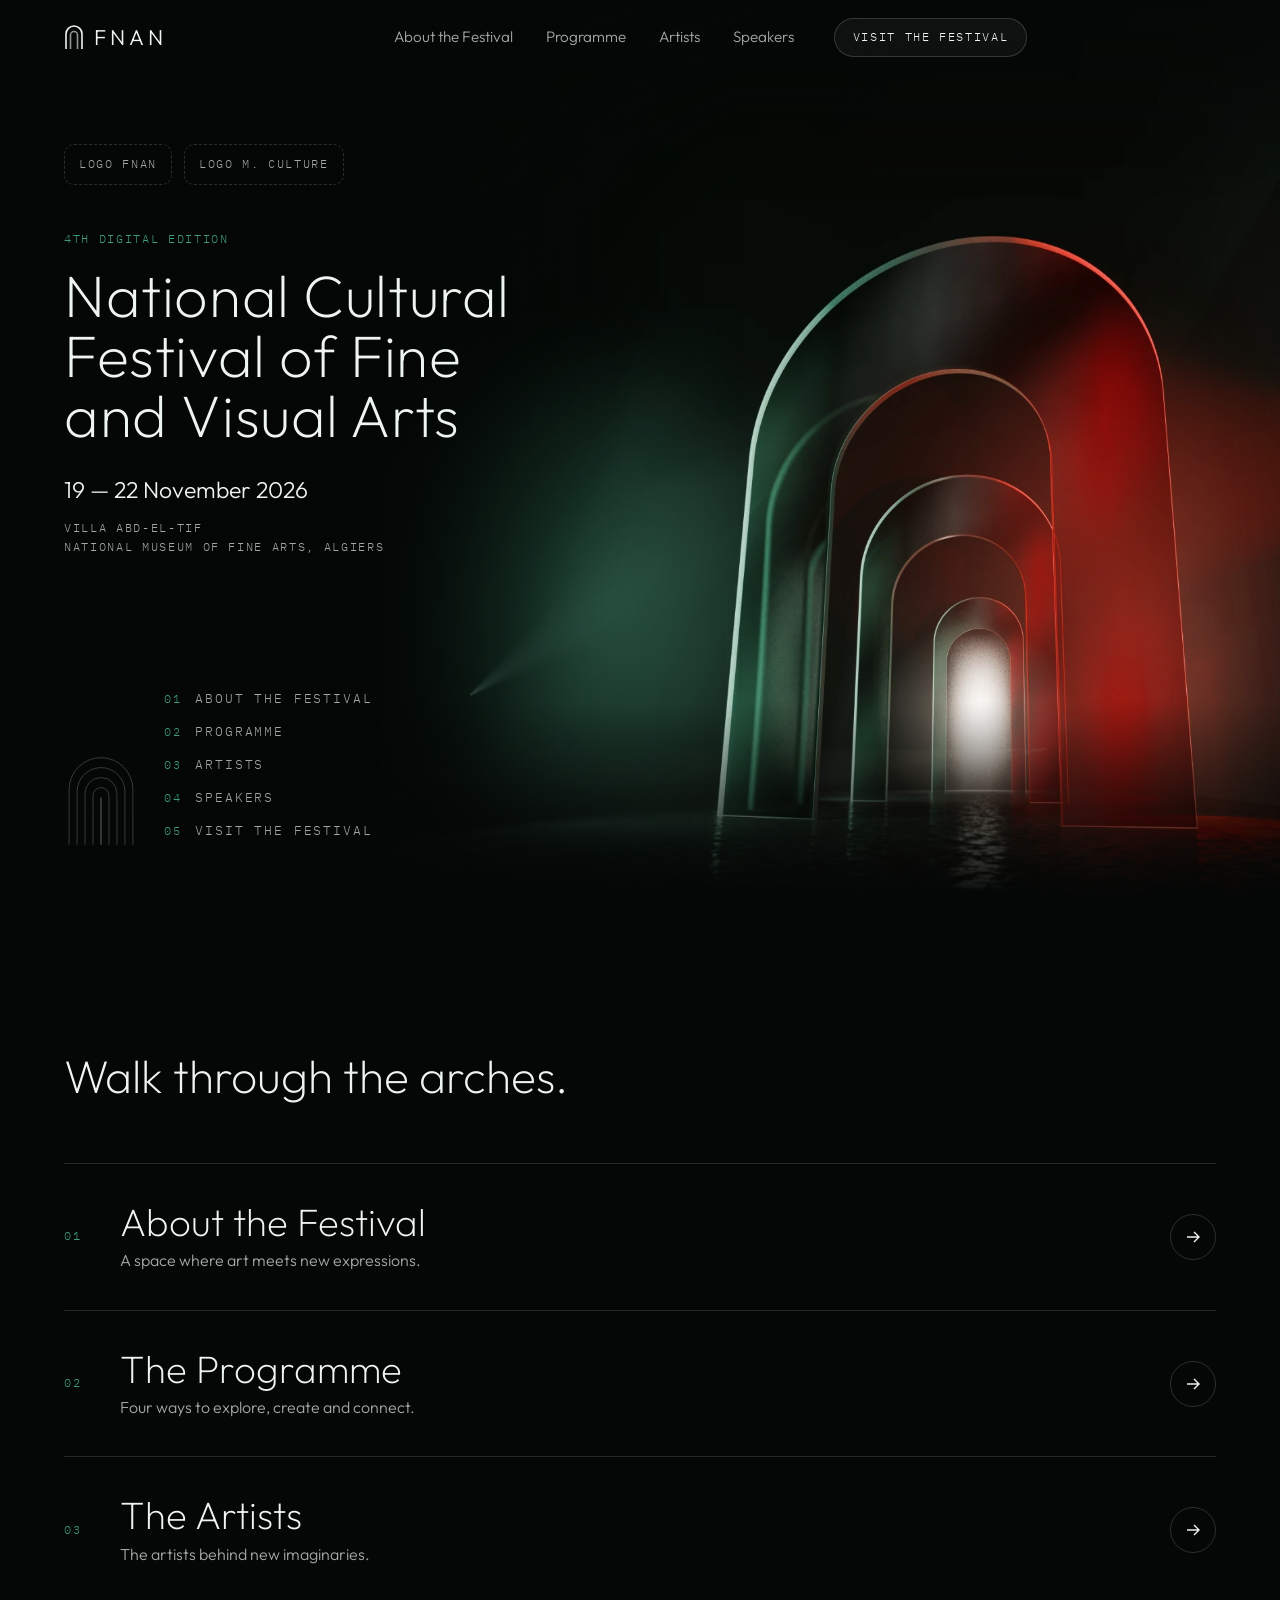
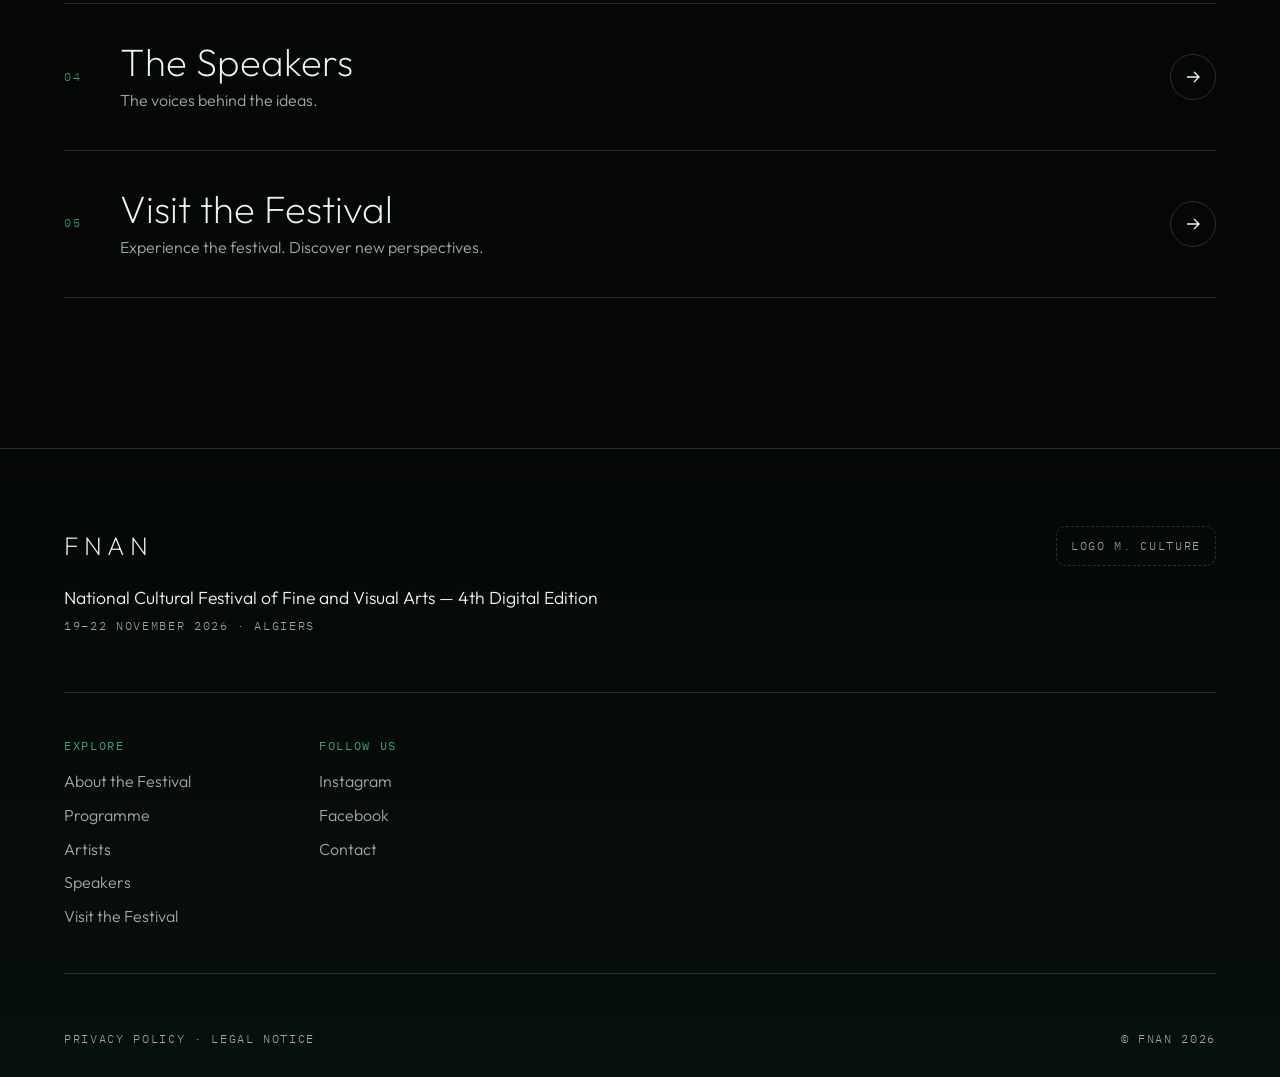
==== index.html @ 0836a252 "Titre de l'affiche : National Cultural Festival of Fine and Visual Arts, 4th Digital Edition Co-Auth" ====
<!doctype html>
<html lang="en">
<head>
<meta charset="utf-8">
<meta name="viewport" content="width=device-width, initial-scale=1">
<title>FNAN — National Cultural Festival of Fine and Visual Arts · 19–22 November 2026, Algiers</title>
<meta name="description" content="FNAN, National Cultural Festival of Fine and Visual Arts, 4th Digital Edition. 19–22 November 2026, Villa Abd-el-Tif and the National Museum of Fine Arts, Algiers.">
<meta name="theme-color" content="#040706">
<meta property="og:title" content="FNAN — National Cultural Festival of Fine and Visual Arts · 19–22 November 2026, Algiers">
<meta property="og:description" content="FNAN, National Cultural Festival of Fine and Visual Arts, 4th Digital Edition. 19–22 November 2026, Villa Abd-el-Tif and the National Museum of Fine Arts, Algiers.">
<meta property="og:image" content="assets/kv.webp">
<link rel="preconnect" href="https://fonts.googleapis.com">
<link rel="preconnect" href="https://fonts.gstatic.com" crossorigin>
<link href="https://fonts.googleapis.com/css2?family=IBM+Plex+Mono:wght@400;500&family=Outfit:wght@200;300;400&display=swap" rel="stylesheet">
<link rel="stylesheet" href="assets/site.css">
</head>
<body class="">
<header class="hdr" id="hdr">
  <a class="brand" href="index.html" aria-label="FNAN — home">
    <svg viewBox="0 0 20 26" aria-hidden="true"><path d="M2 25V10a8 8 0 0 1 16 0v15"/><path d="M6.5 25V11a3.5 3.5 0 0 1 7 0v14" opacity=".6"/></svg>
    <span>FNAN</span>
  </a>
  <nav class="nav" id="nav" aria-label="Main">
    <a href="about.html">About the Festival</a><a href="programme.html">Programme</a><a href="artists.html">Artists</a><a href="speakers.html">Speakers</a>
    <a class="cta mono" href="visit.html">Visit the Festival</a>
  </nav>
  <button class="burger" id="burger" type="button" aria-label="Menu" aria-expanded="false" aria-controls="nav"><span></span><span></span></button>
</header>
<main>
<section class="hero" id="hero" aria-labelledby="hero-title">
  <div class="kv" aria-hidden="true">
    <div class="kv-box">
      <img class="kv-img" src="assets/kv.webp" alt="" width="1333" height="2000" fetchpriority="high">
      <!-- Vidéo du KV : déposer assets/kv.mp4 (même cadrage vertical 2:3) et elle remplace l'image -->
      <video class="kv-video" id="kv-video" muted loop playsinline autoplay preload="auto" poster="assets/kv.webp">
        <source src="assets/kv.mp4" type="video/mp4">
      </video>
      <div class="kv-light g"></div><div class="kv-light r"></div>
      <div class="kv-door"></div><div class="kv-sweep"></div>
    </div>
    <div class="kv-shade"></div><div class="kv-dark"></div><div class="kv-fade"></div>
  </div>

  <div class="hero-copy">
    <div class="logos mono"><span class="logo-ph">Logo FNAN</span><span class="logo-ph">Logo M. Culture</span></div>
    <p class="edition mono">4th Digital Edition</p>
    <h1 id="hero-title">National Cultural Festival of Fine and Visual Arts</h1>
    <p class="when">19 — 22 November 2026</p>
    <p class="where mono">Villa Abd-el-Tif<br>National Museum of Fine Arts, Algiers</p>
  </div>

  <nav class="layers" id="layers" aria-label="Navigate through the arch layers">
    <svg class="layers-arch" viewBox="0 0 120 150" aria-hidden="true"><path class="a1" d="M8,148 V58.0 A52.0 52.0 0 0 1 112,58.0 V148"/><path class="a2" d="M21,148 V61.2 A39.0 39.0 0 0 1 99,61.2 V148"/><path class="a3" d="M34,148 V64.5 A26.0 26.0 0 0 1 86,64.5 V148"/><path class="a4" d="M47,148 V67.8 A13.0 13.0 0 0 1 73,67.8 V148"/><path class="a5" d="M60,148 V71.0 A0.0 0.0 0 0 1 60,71.0 V148"/></svg>
    <ol><li><a href="about.html" data-layer="1"><span class="n mono">01</span><span class="t mono">About the Festival</span></a></li><li><a href="programme.html" data-layer="2"><span class="n mono">02</span><span class="t mono">Programme</span></a></li><li><a href="artists.html" data-layer="3"><span class="n mono">03</span><span class="t mono">Artists</span></a></li><li><a href="speakers.html" data-layer="4"><span class="n mono">04</span><span class="t mono">Speakers</span></a></li><li><a href="visit.html" data-layer="5"><span class="n mono">05</span><span class="t mono">Visit the Festival</span></a></li></ol>
  </nav>
  <div class="cue mono" aria-hidden="true">Scroll</div>
</section>

<section class="gates" aria-labelledby="gates-title">
  <h2 id="gates-title" class="rv">Walk through the arches.</h2>
  <a class="gate rv" href="about.html"><span class="n mono">01</span><span><span class="t">About the Festival</span><p class="d">A space where art meets new expressions.</p></span><span class="go"><svg width="18" height="18" viewBox="0 0 18 18" fill="none" stroke="currentColor" stroke-width="1.4" aria-hidden="true"><path d="M3 9h12M10 4l5 5-5 5"/></svg></span></a><a class="gate rv" href="programme.html"><span class="n mono">02</span><span><span class="t">The Programme</span><p class="d">Four ways to explore, create and connect.</p></span><span class="go"><svg width="18" height="18" viewBox="0 0 18 18" fill="none" stroke="currentColor" stroke-width="1.4" aria-hidden="true"><path d="M3 9h12M10 4l5 5-5 5"/></svg></span></a><a class="gate rv" href="artists.html"><span class="n mono">03</span><span><span class="t">The Artists</span><p class="d">The artists behind new imaginaries.</p></span><span class="go"><svg width="18" height="18" viewBox="0 0 18 18" fill="none" stroke="currentColor" stroke-width="1.4" aria-hidden="true"><path d="M3 9h12M10 4l5 5-5 5"/></svg></span></a><a class="gate rv" href="speakers.html"><span class="n mono">04</span><span><span class="t">The Speakers</span><p class="d">The voices behind the ideas.</p></span><span class="go"><svg width="18" height="18" viewBox="0 0 18 18" fill="none" stroke="currentColor" stroke-width="1.4" aria-hidden="true"><path d="M3 9h12M10 4l5 5-5 5"/></svg></span></a><a class="gate rv" href="visit.html"><span class="n mono">05</span><span><span class="t">Visit the Festival</span><p class="d">Experience the festival. Discover new perspectives.</p></span><span class="go"><svg width="18" height="18" viewBox="0 0 18 18" fill="none" stroke="currentColor" stroke-width="1.4" aria-hidden="true"><path d="M3 9h12M10 4l5 5-5 5"/></svg></span></a>
</section>
</main>
<footer class="ftr">
  <div class="ftr-top">
    <div>
      <div class="wordmark">FNAN</div>
      <div class="ftr-name">National Cultural Festival of Fine and Visual Arts — 4th Digital Edition</div>
      <div class="ftr-date mono">19–22 November 2026 · Algiers</div>
    </div>
    <span class="logo-ph mono">Logo M. Culture</span>
  </div>
  <div class="ftr-cols">
    <div><h4 class="mono">Explore</h4><ul><li><a href="about.html">About the Festival</a></li><li><a href="programme.html">Programme</a></li><li><a href="artists.html">Artists</a></li><li><a href="speakers.html">Speakers</a></li><li><a href="visit.html">Visit the Festival</a></li></ul></div>
    <div><h4 class="mono">Follow us</h4><ul>
      <li><a href="#">Instagram</a></li><li><a href="#">Facebook</a></li><li><a href="#">Contact</a></li></ul></div>
  </div>
  <div class="ftr-bot mono">
    <span><a href="#">Privacy Policy</a> · <a href="#">Legal Notice</a></span>
    <span>© FNAN 2026</span>
  </div>
</footer>
<script src="assets/site.js"></script>
</body>
</html>
---- assets/site.css ----
/* FNAN — feuille de style commune */
:root{
  --bg:#040706; --bg2:#0a100d;
  --ink:#eef4ef; --soft:rgba(238,244,239,.68); --faint:rgba(238,244,239,.14);
  --green:#3f9c78; --green-d:#1f5a44; --red:#e2412f; --warm:#fff1dc;
  --glass:rgba(255,255,255,.045); --glass-edge:rgba(255,255,255,.16);
  --pad:clamp(20px,5vw,80px);
  --ease:cubic-bezier(.2,.7,.2,1); --spring:cubic-bezier(.34,1.56,.64,1);
}
*{box-sizing:border-box;margin:0}
html{background:var(--bg);scroll-behavior:smooth}
body{
  background:var(--bg);color:var(--ink);min-height:100vh;
  font-family:'Outfit',system-ui,sans-serif;font-weight:300;line-height:1.6;
  -webkit-font-smoothing:antialiased;overflow-x:hidden;
}
@view-transition{navigation:auto}
a{color:inherit}
:focus-visible{outline:2px solid var(--warm);outline-offset:3px;border-radius:4px}
.sr{position:absolute;width:1px;height:1px;overflow:hidden;clip:rect(0 0 0 0);white-space:nowrap}

.mono{font-family:'IBM Plex Mono',ui-monospace,monospace;font-size:.74rem;letter-spacing:.14em;text-transform:uppercase}

/* ---------- Header ---------- */
.hdr{
  position:fixed;inset:0 0 auto 0;z-index:50;display:flex;align-items:center;gap:clamp(16px,3vw,48px);
  padding:18px var(--pad);transition:background .5s,backdrop-filter .5s,padding .5s var(--ease);
}
.hdr.scrolled{background:rgba(4,7,6,.72);-webkit-backdrop-filter:blur(16px) saturate(1.4);backdrop-filter:blur(16px) saturate(1.4);padding-block:12px;
  box-shadow:0 1px 0 var(--faint)}
.brand{display:flex;align-items:center;gap:10px;text-decoration:none;font-weight:300;font-size:1.35rem;letter-spacing:.18em}
.brand svg{width:20px;height:26px;stroke:var(--ink);fill:none;stroke-width:1.6;transition:transform .6s var(--spring)}
.brand:hover svg{transform:translateY(-3px)}
.nav{display:flex;align-items:center;gap:clamp(18px,2.6vw,40px);margin-inline:auto}
.nav a{position:relative;text-decoration:none;font-size:.95rem;padding:6px 0;color:var(--soft);transition:color .3s}
.nav a::after{content:"";position:absolute;inset:auto 0 0 0;height:1px;background:var(--ink);transform:scaleX(0);transform-origin:left;transition:transform .5s var(--ease)}
.nav a:hover,.nav a[aria-current=page]{color:var(--ink)}
.nav a:hover::after,.nav a[aria-current=page]::after{transform:scaleX(1)}
.nav .cta{
  margin-inline-start:6px;padding:9px 18px;border:1px solid var(--glass-edge);border-radius:999px;color:var(--ink);
  background:var(--glass);font-size:.74rem;
}
.nav .cta::after{display:none}
.nav .cta:hover{background:rgba(255,255,255,.14);transform:translateY(-1px)}
.burger{display:none;background:none;border:0;width:40px;height:40px;cursor:pointer;position:relative}
.burger span{position:absolute;left:9px;right:9px;height:1.5px;background:var(--ink);transition:transform .5s var(--ease),top .5s var(--ease)}
.burger span:first-child{top:16px}.burger span:last-child{top:23px}
.burger[aria-expanded=true] span:first-child{top:20px;transform:rotate(45deg)}
.burger[aria-expanded=true] span:last-child{top:20px;transform:rotate(-45deg)}
@media (max-width:900px){
  .burger{display:block;margin-inline-start:auto}
  .nav{
    position:fixed;inset:0;z-index:-1;flex-direction:column;justify-content:center;gap:26px;margin:0;
    background:rgba(4,7,6,.94);-webkit-backdrop-filter:blur(20px);backdrop-filter:blur(20px);
    opacity:0;visibility:hidden;transform:translateY(-12px);transition:opacity .5s,transform .6s var(--ease),visibility .5s;
  }
  .nav a{font-size:1.6rem;font-weight:200;color:var(--ink)}
  .nav .cta{font-size:.8rem;margin:10px 0 0}
  .hdr.open .nav{opacity:1;visibility:visible;transform:none}
}

/* ---------- Hero ---------- */
@property --r{syntax:'<percentage>';inherits:false;initial-value:0%}
.hero{position:relative;min-height:100svh;min-height:max(100svh,640px);overflow:hidden;background:var(--bg);isolation:isolate}
.kv{position:absolute;inset:0;z-index:0}
.kv-box{
  --r:150%;
  position:absolute;height:150svh;aspect-ratio:1333/2000;top:-41.5svh;right:0;
  transform-origin:66% 81%;
  transform:translate3d(var(--px,0px),calc(var(--py,0px) - var(--sy,0px)),0) scale(var(--sc,1));
  -webkit-mask-image:radial-gradient(circle at 66% 81%,#000 var(--r),transparent calc(var(--r) + 30%));
  mask-image:radial-gradient(circle at 66% 81%,#000 var(--r),transparent calc(var(--r) + 30%));
  animation:reveal 3.6s var(--ease) .4s both;
}
@keyframes reveal{from{--r:0%}to{--r:150%}}
.kv-img,.kv-video{position:absolute;inset:0;width:100%;height:100%;object-fit:cover}
.kv-video{opacity:0;transition:opacity 1.2s}
.kv-video.on{opacity:1}
.kv-light{position:absolute;mix-blend-mode:screen;filter:blur(26px);pointer-events:none;animation:drift 11s ease-in-out infinite alternate}
.kv-light.g{left:0;top:52%;width:48%;height:42%;background:radial-gradient(closest-side,rgba(63,156,120,.6),transparent)}
.kv-light.r{left:58%;top:50%;width:46%;height:44%;background:radial-gradient(closest-side,rgba(226,65,47,.55),transparent);animation-delay:-5s;animation-duration:13s}
@keyframes drift{from{transform:translate3d(-4%,-3%,0) scale(.94);opacity:.55}to{transform:translate3d(5%,4%,0) scale(1.08);opacity:1}}
.kv-door{position:absolute;left:66%;top:81%;width:22%;aspect-ratio:1;transform:translate(-50%,-50%);mix-blend-mode:screen;
  background:radial-gradient(closest-side,rgba(255,241,220,.42),transparent);animation:breathe 7s ease-in-out infinite alternate;pointer-events:none}
@keyframes breathe{from{opacity:.35;transform:translate(-50%,-50%) scale(.9)}to{opacity:1;transform:translate(-50%,-50%) scale(1.08)}}
.kv-sweep{position:absolute;inset:0;mix-blend-mode:screen;pointer-events:none;
  background:linear-gradient(105deg,transparent 38%,rgba(255,241,220,.12) 50%,transparent 62%);
  transform:translateX(-130%);animation:sweep 10s ease-in-out 4.2s infinite}
@keyframes sweep{0%{transform:translateX(-130%)}45%,100%{transform:translateX(130%)}}
.kv-shade{position:absolute;inset:0;pointer-events:none;
  background:
    linear-gradient(90deg,var(--bg) 0%,rgba(4,7,6,.85) 28%,transparent 58%),
    linear-gradient(0deg,var(--bg) 0%,transparent 22%),
    linear-gradient(180deg,rgba(4,7,6,.7),transparent 22%);
}
.kv-dark{position:absolute;inset:0;background:var(--bg);opacity:calc(var(--p,0) * .85);pointer-events:none}
.kv-fade{position:absolute;inset:0;background:var(--bg);animation:fadeout 1.8s var(--ease) .1s both;pointer-events:none}
@keyframes fadeout{to{opacity:0}}

.hero-copy{
  position:absolute;z-index:2;inset-inline-start:var(--pad);top:clamp(96px,16svh,150px);max-width:min(46vw,640px);
  opacity:calc(1 - var(--p,0) * 1.5);transform:translateY(calc(var(--p,0) * -30px));
}
.logos{display:flex;gap:12px;margin-bottom:clamp(22px,5svh,56px);flex-wrap:wrap}
.logo-ph{padding:10px 14px;border:1px dashed var(--glass-edge);border-radius:10px;color:var(--soft)}
.hero h1{font-weight:200;line-height:1.02;letter-spacing:.01em;font-size:clamp(34px,4.6vw,78px);text-wrap:balance;
  animation:rise 1.4s var(--ease) 1.2s both}
.hero .edition{color:var(--green);margin-bottom:16px;animation:rise 1.4s var(--ease) 1s both}
.hero .when{margin-top:clamp(18px,3svh,34px);font-size:clamp(1.05rem,1.8vw,1.5rem);font-weight:300;animation:rise 1.4s var(--ease) 1.5s both}
.hero .where{margin-top:10px;color:var(--soft);animation:rise 1.4s var(--ease) 1.7s both}
@keyframes rise{from{opacity:0;transform:translateY(18px)}to{opacity:1;transform:none}}

/* Navigation par les couches de l'arche */
.layers{position:absolute;z-index:3;inset-inline-start:var(--pad);bottom:clamp(28px,6svh,64px);display:flex;align-items:flex-end;gap:26px;
  opacity:calc(1 - var(--p,0) * 2)}
.layers>*{animation:rise 1.4s var(--ease) 2.1s both}
.layers-arch{width:74px;height:92px;flex:none;overflow:visible}
.layers-arch path{fill:none;stroke:rgba(255,255,255,.28);stroke-width:1.2;transition:stroke .4s,filter .4s}
.layers[data-active="1"] .a1,.layers[data-active="2"] .a2,.layers[data-active="3"] .a3,.layers[data-active="4"] .a4,.layers[data-active="5"] .a5{
  stroke:var(--warm);filter:drop-shadow(0 0 6px rgba(255,241,220,.8))}
.layers ol{list-style:none;padding:0;display:grid;gap:2px}
.layers a{display:flex;gap:14px;align-items:baseline;text-decoration:none;padding:5px 0;color:var(--soft);transition:color .3s,transform .5s var(--spring)}
.layers a:hover,.layers a:focus-visible{color:var(--ink);transform:translateX(6px)}
.layers .n{color:var(--green)}
.layers .t{font-size:.82rem}
.cue{position:absolute;z-index:3;left:50%;bottom:18px;transform:translateX(-50%);color:var(--soft);display:none;text-align:center}
@media (max-aspect-ratio:5/4){
  .kv-box{height:100svh;top:0;right:auto;left:calc(50vw - 43.3svh)}
  .kv-shade{background:linear-gradient(180deg,var(--bg) 0%,rgba(4,7,6,.7) 28%,transparent 50%),linear-gradient(0deg,var(--bg),transparent 14%)}
  .hero-copy{max-width:none;inset-inline-end:var(--pad);top:clamp(84px,13svh,120px)}
  .hero h1{font-size:clamp(30px,8.6vw,56px)}
  .layers{display:none}
  .cue{display:block}
}

/* ---------- Portes (5 pages) ---------- */
.gates{padding:clamp(70px,12vw,150px) var(--pad);position:relative}
.gates h2,.sec-title{font-weight:200;font-size:clamp(1.9rem,3.6vw,3rem);line-height:1.15;margin-bottom:clamp(28px,5vw,60px)}
.gate{
  display:grid;grid-template-columns:auto 1fr auto;gap:clamp(16px,3vw,48px);align-items:center;
  padding:clamp(22px,3vw,36px) 0;border-top:1px solid var(--faint);text-decoration:none;position:relative;
  transition:padding .6s var(--ease),background .6s;
}
.gate:last-child{border-bottom:1px solid var(--faint)}
.gate::before{content:"";position:absolute;inset-block:0;inset-inline-start:0;width:2px;background:linear-gradient(var(--green),var(--red));transform:scaleY(0);transition:transform .6s var(--ease)}
.gate:hover{padding-inline:22px;background:var(--glass)}
.gate:hover::before{transform:scaleY(1)}
.gate .n{color:var(--green)}
.gate .t{font-size:clamp(1.4rem,3vw,2.5rem);font-weight:200;line-height:1.15}
.gate .d{color:var(--soft);margin-top:4px}
.gate .go{width:46px;height:46px;border:1px solid var(--glass-edge);border-radius:999px;display:grid;place-items:center;transition:transform .6s var(--spring),background .3s}
.gate:hover .go{transform:scale(1.12);background:rgba(255,255,255,.12)}

/* ---------- Pages intérieures ---------- */
body.inner{
  background:
    radial-gradient(60vw 50vh at 0% 0%,rgba(63,156,120,.20),transparent 70%),
    radial-gradient(60vw 50vh at 100% 100%,rgba(226,65,47,.16),transparent 70%),
    var(--bg);
  background-attachment:fixed;
}
.page-hero{position:relative;padding:clamp(130px,20vh,200px) var(--pad) clamp(40px,7vw,90px);overflow:hidden}
.page-hero .num{font-family:'IBM Plex Mono',monospace;color:var(--green);margin-bottom:14px}
.page-hero h1{font-weight:200;font-size:clamp(2.4rem,7vw,6rem);line-height:1.02;letter-spacing:.005em;text-transform:uppercase;max-width:14ch;text-wrap:balance}
.page-hero .lead{margin-top:clamp(18px,3vw,32px);font-size:clamp(1.15rem,2.2vw,1.7rem);font-weight:300;max-width:30ch;color:var(--ink)}
.page-arch{position:absolute;inset-block-end:0;inset-inline-end:var(--pad);width:clamp(130px,21vw,290px);opacity:.9;pointer-events:none}
.page-arch path{fill:none;stroke:rgba(255,255,255,.16);stroke-width:1}
.page-arch .on{stroke:var(--warm);stroke-width:1.4;filter:drop-shadow(0 0 8px rgba(255,241,220,.7))}
@media (max-width:700px){.page-arch{opacity:.35}}
.wrap{padding:clamp(20px,4vw,50px) var(--pad) clamp(40px,7vw,90px);display:grid;gap:clamp(36px,6vw,80px)}
.cols{display:grid;grid-template-columns:repeat(auto-fit,minmax(min(100%,320px),1fr));gap:clamp(20px,3vw,48px)}
.prose p{color:var(--soft);font-size:1.06rem;max-width:60ch}
.prose p+p{margin-top:1.1em}
.label{color:var(--green);margin-bottom:14px}
.theme{
  padding:clamp(28px,5vw,64px);border:1px solid var(--glass-edge);border-radius:28px;background:var(--glass);
  -webkit-backdrop-filter:blur(14px);backdrop-filter:blur(14px);position:relative;overflow:hidden;
}
.theme::after{content:"";position:absolute;inset:auto -10% -60% 40%;height:100%;background:radial-gradient(closest-side,rgba(226,65,47,.22),transparent);pointer-events:none}
.theme h2{font-weight:200;font-size:clamp(1.8rem,4.6vw,3.8rem);line-height:1.1;text-transform:uppercase;max-width:18ch;margin:6px 0 20px}
.theme p{color:var(--soft);max-width:54ch;font-size:1.08rem}
.cards{display:grid;grid-template-columns:repeat(auto-fit,minmax(min(100%,250px),1fr));gap:16px}
.card{
  padding:26px;border:1px solid var(--glass-edge);border-radius:22px;background:var(--glass);
  transition:transform .6s var(--spring),background .4s,border-color .4s;
}
.card:hover{transform:translateY(-6px);background:rgba(255,255,255,.07);border-color:rgba(255,255,255,.3)}
.card .n{color:var(--green);display:block;margin-bottom:34px}
.card h3{font-weight:300;font-size:1.3rem;line-height:1.25;margin-bottom:10px}
.card p{color:var(--soft);font-size:.98rem}
.list{list-style:none;padding:0;display:grid;gap:10px;margin-top:14px}
.list li{position:relative;padding-inline-start:22px;color:var(--ink)}
.list li::before{content:"";position:absolute;inset-inline-start:0;top:.72em;width:10px;height:1px;background:var(--green)}

.act{display:grid;grid-template-columns:minmax(0,.9fr) minmax(0,1.3fr);gap:clamp(24px,5vw,80px);padding-top:clamp(30px,5vw,60px);border-top:1px solid var(--faint)}
.act .head .n{color:var(--green);margin-bottom:14px;display:block}
.act h2{font-weight:200;font-size:clamp(1.9rem,4vw,3.2rem);line-height:1.08;text-transform:uppercase}
.act .tag{margin-top:12px;font-size:1.15rem;color:var(--ink)}
.act .body p{color:var(--soft);font-size:1.06rem;max-width:60ch}
.act .body p+p{margin-top:1em}
.act .body h3{font-weight:400;font-size:.8rem;letter-spacing:.14em;text-transform:uppercase;color:var(--green);margin:28px 0 4px}
.formats{display:grid;grid-template-columns:repeat(auto-fit,minmax(min(100%,230px),1fr));gap:14px;margin-top:22px}
.formats .card{padding:22px}
.formats .card h3{margin:0 0 8px;color:var(--ink);text-transform:none;letter-spacing:0;font-size:1.1rem;font-weight:400}
@media (max-width:800px){.act{grid-template-columns:1fr}}

.chips{display:flex;flex-wrap:wrap;gap:10px}
.chip{padding:10px 18px;border:1px solid var(--glass-edge);border-radius:999px;background:var(--glass)}
.profiles{display:grid;grid-template-columns:repeat(auto-fill,minmax(min(100%,210px),1fr));gap:18px}
.profile{border:1px solid var(--glass-edge);border-radius:22px;background:var(--glass);padding:14px 14px 20px;transition:transform .6s var(--spring),border-color .4s}
.profile:hover{transform:translateY(-6px);border-color:rgba(255,255,255,.32)}
.portrait{
  aspect-ratio:3/4;border-radius:999px 999px 14px 14px;margin-bottom:16px;position:relative;overflow:hidden;
  background:linear-gradient(160deg,rgba(63,156,120,.28),rgba(4,7,6,.2) 55%,rgba(226,65,47,.26));
  border:1px solid var(--glass-edge);
}
.portrait::after{content:"";position:absolute;left:50%;bottom:18%;width:36%;aspect-ratio:1;transform:translateX(-50%);
  background:radial-gradient(closest-side,rgba(255,241,220,.5),transparent)}
.profile h3{font-weight:300;font-size:1.1rem}
.profile p{color:var(--soft);font-size:.9rem}
.profile .soon{display:inline-block;margin-top:10px;color:var(--green)}

.info{display:grid;grid-template-columns:repeat(auto-fit,minmax(min(100%,300px),1fr));gap:16px}
.info .card .big{font-weight:200;font-size:clamp(1.5rem,3vw,2.3rem);line-height:1.2;margin-top:4px}
.info .card .n{margin-bottom:22px}
.signature{padding:clamp(40px,8vw,110px) 0 0;border-top:1px solid var(--faint)}
.signature h2{font-weight:200;line-height:1.05;text-transform:uppercase;font-size:clamp(2rem,6vw,5rem);max-width:16ch}
.signature p{margin-top:22px;color:var(--soft);font-size:1.15rem;max-width:44ch}
.pager{display:grid;grid-template-columns:1fr 1fr;border-top:1px solid var(--faint)}
.pager a{padding:clamp(26px,4vw,52px) var(--pad);text-decoration:none;display:grid;gap:6px;transition:background .5s}
.pager a:hover{background:var(--glass)}
.pager a+a{border-inline-start:1px solid var(--faint);text-align:end}
.pager .k{color:var(--green)}
.pager .t{font-size:clamp(1.2rem,2.6vw,2rem);font-weight:200}
.pager .empty{pointer-events:none}

/* ---------- Footer ---------- */
.ftr{border-top:1px solid var(--faint);padding:clamp(40px,6vw,80px) var(--pad) 28px;background:linear-gradient(180deg,transparent,rgba(63,156,120,.06))}
.ftr-top{display:flex;justify-content:space-between;align-items:flex-start;gap:24px;flex-wrap:wrap}
.ftr .wordmark{font-size:1.6rem;letter-spacing:.2em;font-weight:200}
.ftr-name{margin-top:18px;font-size:1.1rem}
.ftr-date{color:var(--soft);margin-top:4px}
.ftr-cols{display:flex;gap:clamp(40px,10vw,140px);flex-wrap:wrap;margin-block:clamp(30px,5vw,56px);padding-block:clamp(24px,4vw,44px);border-block:1px solid var(--faint)}
.ftr h4{font-weight:400;color:var(--green);margin-bottom:14px}
.ftr ul{list-style:none;padding:0;display:grid;gap:8px}
.ftr ul a{text-decoration:none;color:var(--soft);transition:color .3s}
.ftr ul a:hover{color:var(--ink)}
.ftr-bot{display:flex;justify-content:space-between;gap:16px;flex-wrap:wrap;color:var(--soft)}
.ftr-bot a{text-decoration:none}.ftr-bot a:hover{color:var(--ink)}

/* ---------- Apparition au défilement ---------- */
.js .rv{opacity:0;transform:translateY(26px);transition:opacity 1s var(--ease),transform 1s var(--ease)}
.js .rv.in{opacity:1;transform:none}
.js .page-hero>*,.js .page-arch{animation:rise 1.2s var(--ease) both}
.js .page-hero h1{animation-delay:.15s}.js .page-hero .lead{animation-delay:.3s}

@media (prefers-reduced-motion:reduce){
  *,*::before,*::after{animation:none!important;transition:none!important;scroll-behavior:auto!important}
  .js .rv{opacity:1;transform:none}
  .kv-fade{display:none}
}
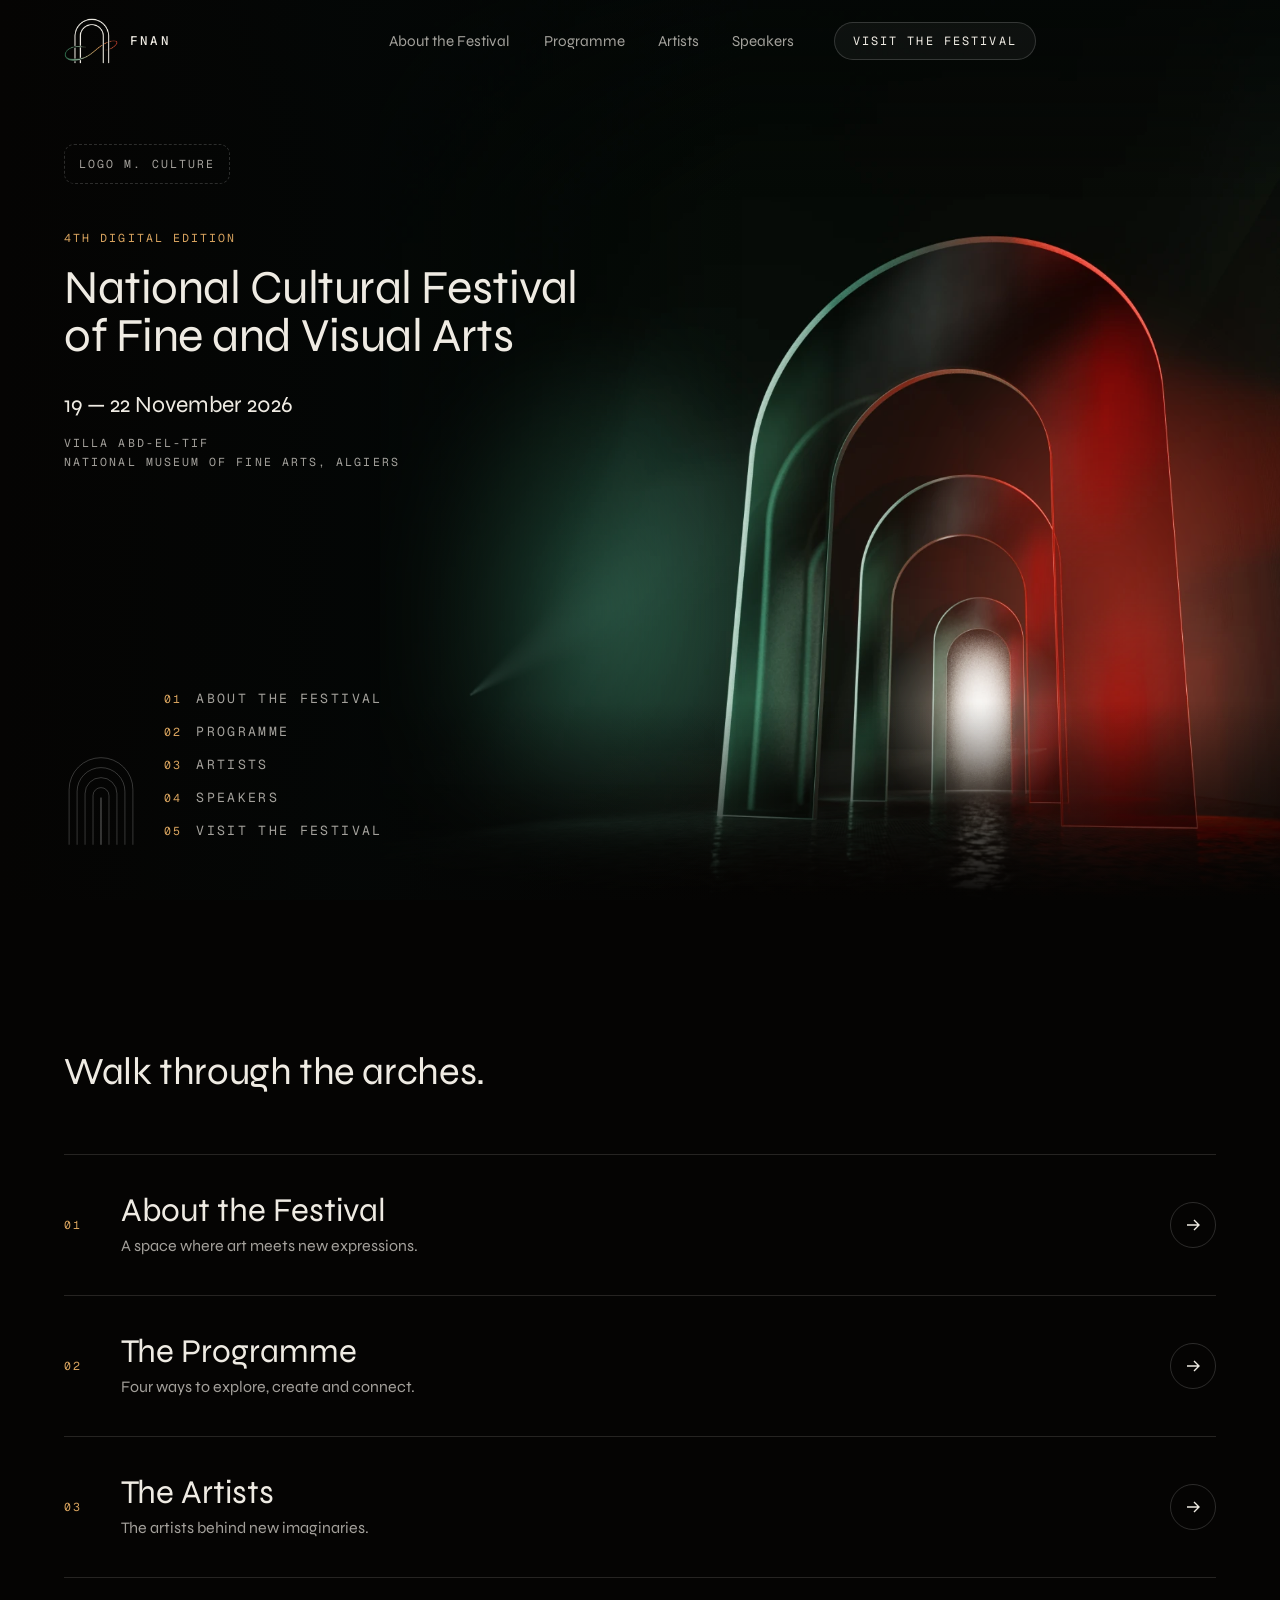
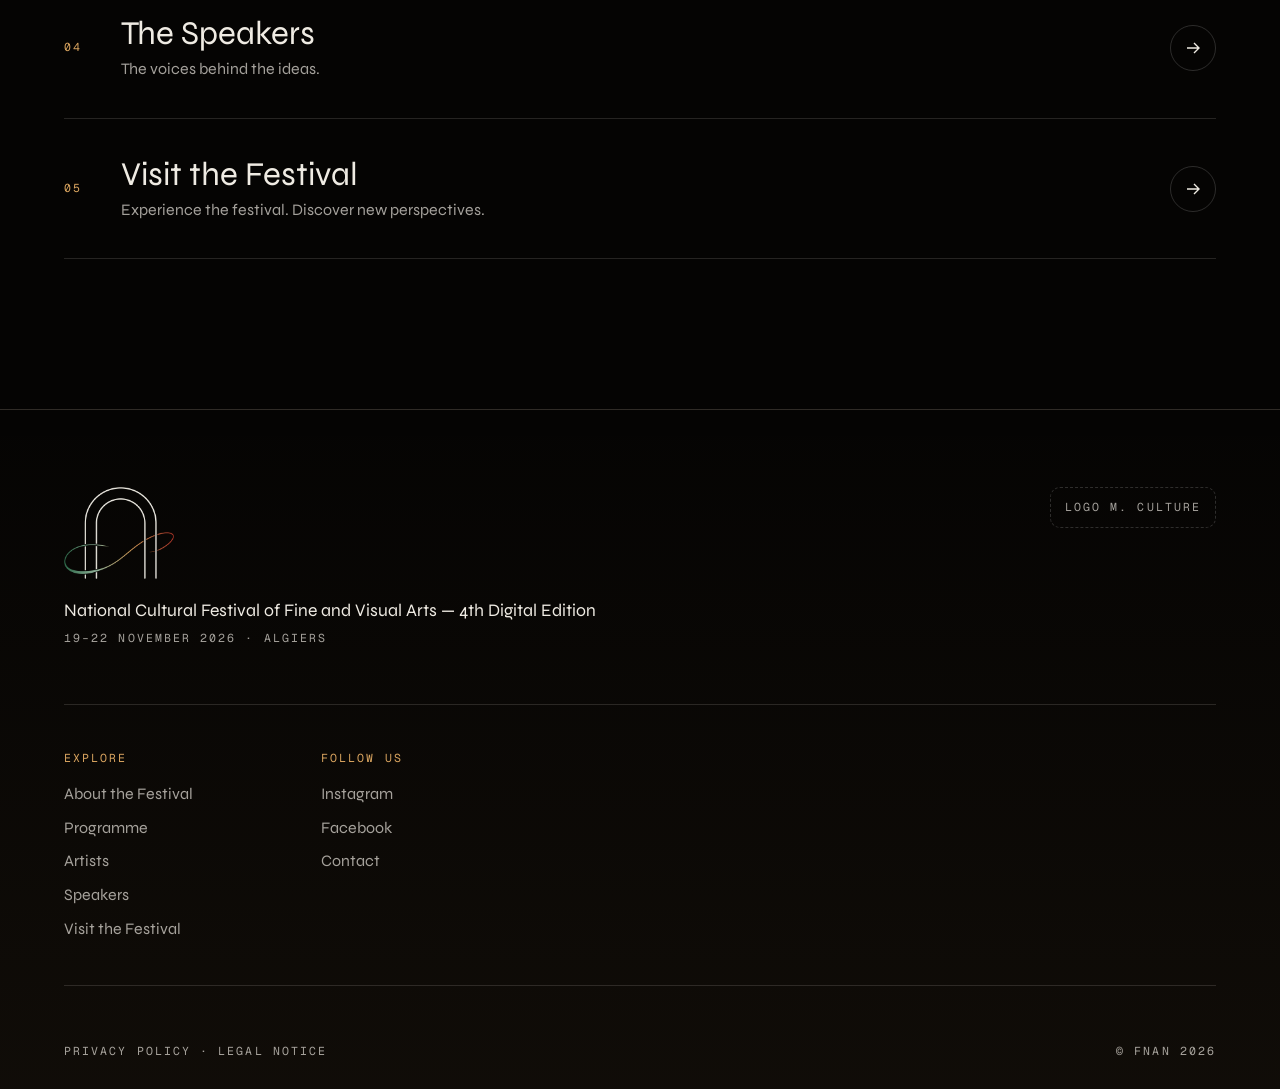
==== commit 9cea9a95: "Identité visuelle : palette Noir/Chaux/Sable/Palmier, Syne et Geist Mono, logo arche + ruban Co-Auth" ====
--- a/index.html
+++ b/index.html
@@ -5,19 +5,20 @@
 <meta name="viewport" content="width=device-width, initial-scale=1">
 <title>FNAN — National Cultural Festival of Fine and Visual Arts · 19–22 November 2026, Algiers</title>
 <meta name="description" content="FNAN, National Cultural Festival of Fine and Visual Arts, 4th Digital Edition. 19–22 November 2026, Villa Abd-el-Tif and the National Museum of Fine Arts, Algiers.">
-<meta name="theme-color" content="#040706">
+<meta name="theme-color" content="#050403">
+<link rel="icon" type="image/webp" href="assets/logo-mark-small.webp">
 <meta property="og:title" content="FNAN — National Cultural Festival of Fine and Visual Arts · 19–22 November 2026, Algiers">
 <meta property="og:description" content="FNAN, National Cultural Festival of Fine and Visual Arts, 4th Digital Edition. 19–22 November 2026, Villa Abd-el-Tif and the National Museum of Fine Arts, Algiers.">
 <meta property="og:image" content="assets/kv.webp">
 <link rel="preconnect" href="https://fonts.googleapis.com">
 <link rel="preconnect" href="https://fonts.gstatic.com" crossorigin>
-<link href="https://fonts.googleapis.com/css2?family=IBM+Plex+Mono:wght@400;500&family=Outfit:wght@200;300;400&display=swap" rel="stylesheet">
+<link href="https://fonts.googleapis.com/css2?family=Geist+Mono:wght@400;500&family=Syne:wght@400;500;600;700&display=swap" rel="stylesheet">
 <link rel="stylesheet" href="assets/site.css">
 </head>
 <body class="">
 <header class="hdr" id="hdr">
   <a class="brand" href="index.html" aria-label="FNAN — home">
-    <svg viewBox="0 0 20 26" aria-hidden="true"><path d="M2 25V10a8 8 0 0 1 16 0v15"/><path d="M6.5 25V11a3.5 3.5 0 0 1 7 0v14" opacity=".6"/></svg>
+    <img src="assets/logo-mark-small.webp" alt="" width="54" height="46">
     <span>FNAN</span>
   </a>
   <nav class="nav" id="nav" aria-label="Main">
@@ -42,7 +43,7 @@
   </div>
 
   <div class="hero-copy">
-    <div class="logos mono"><span class="logo-ph">Logo FNAN</span><span class="logo-ph">Logo M. Culture</span></div>
+    <div class="logos mono"><span class="logo-ph">Logo M. Culture</span></div>
     <p class="edition mono">4th Digital Edition</p>
     <h1 id="hero-title">National Cultural Festival of Fine and Visual Arts</h1>
     <p class="when">19 — 22 November 2026</p>
@@ -64,7 +65,7 @@
 <footer class="ftr">
   <div class="ftr-top">
     <div>
-      <div class="wordmark">FNAN</div>
+      <img class="ftr-mark" src="assets/logo-mark.webp" alt="FNAN" width="110" height="92">
       <div class="ftr-name">National Cultural Festival of Fine and Visual Arts — 4th Digital Edition</div>
       <div class="ftr-date mono">19–22 November 2026 · Algiers</div>
     </div>
--- a/assets/site.css
+++ b/assets/site.css
@@ -1,8 +1,8 @@
 /* FNAN — feuille de style commune */
 :root{
-  --bg:#040706; --bg2:#0a100d;
-  --ink:#eef4ef; --soft:rgba(238,244,239,.68); --faint:rgba(238,244,239,.14);
-  --green:#3f9c78; --green-d:#1f5a44; --red:#e2412f; --warm:#fff1dc;
+  --bg:#050403; --bg2:#0d1110;
+  --ink:#EFEBE3; --soft:rgba(239,235,227,.68); --faint:rgba(239,235,227,.14);
+  --palmier:#2E6A4B; --sauge:#93B49C; --sable:#D9A45F; --red:#B5382B; --warm:#EFEBE3;
   --glass:rgba(255,255,255,.045); --glass-edge:rgba(255,255,255,.16);
   --pad:clamp(20px,5vw,80px);
   --ease:cubic-bezier(.2,.7,.2,1); --spring:cubic-bezier(.34,1.56,.64,1);
@@ -11,7 +11,7 @@
 html{background:var(--bg);scroll-behavior:smooth}
 body{
   background:var(--bg);color:var(--ink);min-height:100vh;
-  font-family:'Outfit',system-ui,sans-serif;font-weight:300;line-height:1.6;
+  font-family:'Syne',system-ui,sans-serif;font-weight:400;line-height:1.6;
   -webkit-font-smoothing:antialiased;overflow-x:hidden;
 }
 @view-transition{navigation:auto}
@@ -19,18 +19,19 @@
 :focus-visible{outline:2px solid var(--warm);outline-offset:3px;border-radius:4px}
 .sr{position:absolute;width:1px;height:1px;overflow:hidden;clip:rect(0 0 0 0);white-space:nowrap}
 
-.mono{font-family:'IBM Plex Mono',ui-monospace,monospace;font-size:.74rem;letter-spacing:.14em;text-transform:uppercase}
+.mono{font-family:'Geist Mono',ui-monospace,monospace;font-size:.72rem;letter-spacing:.18em;text-transform:uppercase}
 
 /* ---------- Header ---------- */
 .hdr{
   position:fixed;inset:0 0 auto 0;z-index:50;display:flex;align-items:center;gap:clamp(16px,3vw,48px);
   padding:18px var(--pad);transition:background .5s,backdrop-filter .5s,padding .5s var(--ease);
 }
-.hdr.scrolled{background:rgba(4,7,6,.72);-webkit-backdrop-filter:blur(16px) saturate(1.4);backdrop-filter:blur(16px) saturate(1.4);padding-block:12px;
+.hdr.scrolled{background:rgba(5,4,3,.74);-webkit-backdrop-filter:blur(16px) saturate(1.4);backdrop-filter:blur(16px) saturate(1.4);padding-block:12px;
   box-shadow:0 1px 0 var(--faint)}
-.brand{display:flex;align-items:center;gap:10px;text-decoration:none;font-weight:300;font-size:1.35rem;letter-spacing:.18em}
-.brand svg{width:20px;height:26px;stroke:var(--ink);fill:none;stroke-width:1.6;transition:transform .6s var(--spring)}
-.brand:hover svg{transform:translateY(-3px)}
+.brand{display:flex;align-items:center;gap:12px;text-decoration:none}
+.brand img{height:46px;width:auto;transition:transform .6s var(--spring)}
+.brand:hover img{transform:translateY(-3px)}
+.brand span{font-family:'Geist Mono',monospace;font-size:.78rem;font-weight:500;letter-spacing:.26em}
 .nav{display:flex;align-items:center;gap:clamp(18px,2.6vw,40px);margin-inline:auto}
 .nav a{position:relative;text-decoration:none;font-size:.95rem;padding:6px 0;color:var(--soft);transition:color .3s}
 .nav a::after{content:"";position:absolute;inset:auto 0 0 0;height:1px;background:var(--ink);transform:scaleX(0);transform-origin:left;transition:transform .5s var(--ease)}
@@ -54,7 +55,7 @@
     background:rgba(4,7,6,.94);-webkit-backdrop-filter:blur(20px);backdrop-filter:blur(20px);
     opacity:0;visibility:hidden;transform:translateY(-12px);transition:opacity .5s,transform .6s var(--ease),visibility .5s;
   }
-  .nav a{font-size:1.6rem;font-weight:200;color:var(--ink)}
+  .nav a{font-size:1.6rem;font-weight:400;color:var(--ink)}
   .nav .cta{font-size:.8rem;margin:10px 0 0}
   .hdr.open .nav{opacity:1;visibility:visible;transform:none}
 }
@@ -103,10 +104,10 @@
 }
 .logos{display:flex;gap:12px;margin-bottom:clamp(22px,5svh,56px);flex-wrap:wrap}
 .logo-ph{padding:10px 14px;border:1px dashed var(--glass-edge);border-radius:10px;color:var(--soft)}
-.hero h1{font-weight:200;line-height:1.02;letter-spacing:.01em;font-size:clamp(34px,4.6vw,78px);text-wrap:balance;
+.hero h1{font-weight:400;line-height:1.02;letter-spacing:.01em;font-size:clamp(30px,3.7vw,62px);letter-spacing:-.01em;text-wrap:balance;
   animation:rise 1.4s var(--ease) 1.2s both}
-.hero .edition{color:var(--green);margin-bottom:16px;animation:rise 1.4s var(--ease) 1s both}
-.hero .when{margin-top:clamp(18px,3svh,34px);font-size:clamp(1.05rem,1.8vw,1.5rem);font-weight:300;animation:rise 1.4s var(--ease) 1.5s both}
+.hero .edition{color:var(--sable);margin-bottom:16px;animation:rise 1.4s var(--ease) 1s both}
+.hero .when{margin-top:clamp(18px,3svh,34px);font-size:clamp(1.05rem,1.8vw,1.5rem);font-weight:400;animation:rise 1.4s var(--ease) 1.5s both}
 .hero .where{margin-top:10px;color:var(--soft);animation:rise 1.4s var(--ease) 1.7s both}
 @keyframes rise{from{opacity:0;transform:translateY(18px)}to{opacity:1;transform:none}}
 
@@ -121,32 +122,32 @@
 .layers ol{list-style:none;padding:0;display:grid;gap:2px}
 .layers a{display:flex;gap:14px;align-items:baseline;text-decoration:none;padding:5px 0;color:var(--soft);transition:color .3s,transform .5s var(--spring)}
 .layers a:hover,.layers a:focus-visible{color:var(--ink);transform:translateX(6px)}
-.layers .n{color:var(--green)}
+.layers .n{color:var(--sable)}
 .layers .t{font-size:.82rem}
 .cue{position:absolute;z-index:3;left:50%;bottom:18px;transform:translateX(-50%);color:var(--soft);display:none;text-align:center}
 @media (max-aspect-ratio:5/4){
   .kv-box{height:100svh;top:0;right:auto;left:calc(50vw - 43.3svh)}
   .kv-shade{background:linear-gradient(180deg,var(--bg) 0%,rgba(4,7,6,.7) 28%,transparent 50%),linear-gradient(0deg,var(--bg),transparent 14%)}
   .hero-copy{max-width:none;inset-inline-end:var(--pad);top:clamp(84px,13svh,120px)}
-  .hero h1{font-size:clamp(30px,8.6vw,56px)}
+  .hero h1{font-size:clamp(26px,7.4vw,46px)}
   .layers{display:none}
   .cue{display:block}
 }
 
 /* ---------- Portes (5 pages) ---------- */
 .gates{padding:clamp(70px,12vw,150px) var(--pad);position:relative}
-.gates h2,.sec-title{font-weight:200;font-size:clamp(1.9rem,3.6vw,3rem);line-height:1.15;margin-bottom:clamp(28px,5vw,60px)}
+.gates h2,.sec-title{font-weight:400;letter-spacing:-.01em;font-size:clamp(1.6rem,3vw,2.5rem);line-height:1.15;margin-bottom:clamp(28px,5vw,60px)}
 .gate{
   display:grid;grid-template-columns:auto 1fr auto;gap:clamp(16px,3vw,48px);align-items:center;
   padding:clamp(22px,3vw,36px) 0;border-top:1px solid var(--faint);text-decoration:none;position:relative;
   transition:padding .6s var(--ease),background .6s;
 }
 .gate:last-child{border-bottom:1px solid var(--faint)}
-.gate::before{content:"";position:absolute;inset-block:0;inset-inline-start:0;width:2px;background:linear-gradient(var(--green),var(--red));transform:scaleY(0);transition:transform .6s var(--ease)}
+.gate::before{content:"";position:absolute;inset-block:0;inset-inline-start:0;width:2px;background:linear-gradient(var(--palmier),var(--sauge),var(--sable),var(--red));transform:scaleY(0);transition:transform .6s var(--ease)}
 .gate:hover{padding-inline:22px;background:var(--glass)}
 .gate:hover::before{transform:scaleY(1)}
-.gate .n{color:var(--green)}
-.gate .t{font-size:clamp(1.4rem,3vw,2.5rem);font-weight:200;line-height:1.15}
+.gate .n{color:var(--sable)}
+.gate .t{font-size:clamp(1.3rem,2.6vw,2.1rem);font-weight:400;line-height:1.15}
 .gate .d{color:var(--soft);margin-top:4px}
 .gate .go{width:46px;height:46px;border:1px solid var(--glass-edge);border-radius:999px;display:grid;place-items:center;transition:transform .6s var(--spring),background .3s}
 .gate:hover .go{transform:scale(1.12);background:rgba(255,255,255,.12)}
@@ -154,15 +155,15 @@
 /* ---------- Pages intérieures ---------- */
 body.inner{
   background:
-    radial-gradient(60vw 50vh at 0% 0%,rgba(63,156,120,.20),transparent 70%),
-    radial-gradient(60vw 50vh at 100% 100%,rgba(226,65,47,.16),transparent 70%),
+    radial-gradient(60vw 50vh at 0% 0%,rgba(217,164,95,.12),transparent 70%),
+    radial-gradient(60vw 50vh at 100% 100%,rgba(46,106,75,.20),transparent 70%),
     var(--bg);
   background-attachment:fixed;
 }
 .page-hero{position:relative;padding:clamp(130px,20vh,200px) var(--pad) clamp(40px,7vw,90px);overflow:hidden}
-.page-hero .num{font-family:'IBM Plex Mono',monospace;color:var(--green);margin-bottom:14px}
-.page-hero h1{font-weight:200;font-size:clamp(2.4rem,7vw,6rem);line-height:1.02;letter-spacing:.005em;text-transform:uppercase;max-width:14ch;text-wrap:balance}
-.page-hero .lead{margin-top:clamp(18px,3vw,32px);font-size:clamp(1.15rem,2.2vw,1.7rem);font-weight:300;max-width:30ch;color:var(--ink)}
+.page-hero .num{font-family:'Geist Mono',monospace;letter-spacing:.18em;color:var(--sable);margin-bottom:14px}
+.page-hero h1{font-weight:400;font-size:clamp(2rem,5.2vw,4.4rem);line-height:1.08;letter-spacing:-.01em;max-width:16ch;text-wrap:balance}
+.page-hero .lead{margin-top:clamp(18px,3vw,32px);font-size:clamp(1.15rem,2.2vw,1.7rem);font-weight:400;max-width:30ch;color:var(--ink)}
 .page-arch{position:absolute;inset-block-end:0;inset-inline-end:var(--pad);width:clamp(130px,21vw,290px);opacity:.9;pointer-events:none}
 .page-arch path{fill:none;stroke:rgba(255,255,255,.16);stroke-width:1}
 .page-arch .on{stroke:var(--warm);stroke-width:1.4;filter:drop-shadow(0 0 8px rgba(255,241,220,.7))}
@@ -171,13 +172,13 @@
 .cols{display:grid;grid-template-columns:repeat(auto-fit,minmax(min(100%,320px),1fr));gap:clamp(20px,3vw,48px)}
 .prose p{color:var(--soft);font-size:1.06rem;max-width:60ch}
 .prose p+p{margin-top:1.1em}
-.label{color:var(--green);margin-bottom:14px}
+.label{color:var(--sable);margin-bottom:14px}
 .theme{
   padding:clamp(28px,5vw,64px);border:1px solid var(--glass-edge);border-radius:28px;background:var(--glass);
   -webkit-backdrop-filter:blur(14px);backdrop-filter:blur(14px);position:relative;overflow:hidden;
 }
-.theme::after{content:"";position:absolute;inset:auto -10% -60% 40%;height:100%;background:radial-gradient(closest-side,rgba(226,65,47,.22),transparent);pointer-events:none}
-.theme h2{font-weight:200;font-size:clamp(1.8rem,4.6vw,3.8rem);line-height:1.1;text-transform:uppercase;max-width:18ch;margin:6px 0 20px}
+.theme::after{content:"";position:absolute;inset:auto -10% -60% 40%;height:100%;background:radial-gradient(closest-side,rgba(217,164,95,.16),transparent);pointer-events:none}
+.theme h2{font-weight:400;font-size:clamp(1.6rem,3.8vw,3.1rem);line-height:1.12;letter-spacing:-.01em;max-width:20ch;margin:6px 0 20px}
 .theme p{color:var(--soft);max-width:54ch;font-size:1.08rem}
 .cards{display:grid;grid-template-columns:repeat(auto-fit,minmax(min(100%,250px),1fr));gap:16px}
 .card{
@@ -185,20 +186,20 @@
   transition:transform .6s var(--spring),background .4s,border-color .4s;
 }
 .card:hover{transform:translateY(-6px);background:rgba(255,255,255,.07);border-color:rgba(255,255,255,.3)}
-.card .n{color:var(--green);display:block;margin-bottom:34px}
-.card h3{font-weight:300;font-size:1.3rem;line-height:1.25;margin-bottom:10px}
+.card .n{color:var(--sable);display:block;margin-bottom:34px}
+.card h3{font-weight:400;font-size:1.3rem;line-height:1.25;margin-bottom:10px}
 .card p{color:var(--soft);font-size:.98rem}
 .list{list-style:none;padding:0;display:grid;gap:10px;margin-top:14px}
 .list li{position:relative;padding-inline-start:22px;color:var(--ink)}
-.list li::before{content:"";position:absolute;inset-inline-start:0;top:.72em;width:10px;height:1px;background:var(--green)}
+.list li::before{content:"";position:absolute;inset-inline-start:0;top:.72em;width:10px;height:1px;background:var(--sable)}
 
 .act{display:grid;grid-template-columns:minmax(0,.9fr) minmax(0,1.3fr);gap:clamp(24px,5vw,80px);padding-top:clamp(30px,5vw,60px);border-top:1px solid var(--faint)}
-.act .head .n{color:var(--green);margin-bottom:14px;display:block}
-.act h2{font-weight:200;font-size:clamp(1.9rem,4vw,3.2rem);line-height:1.08;text-transform:uppercase}
+.act .head .n{color:var(--sable);margin-bottom:14px;display:block}
+.act h2{font-weight:400;font-size:clamp(1.6rem,3.3vw,2.6rem);line-height:1.12;letter-spacing:-.01em}
 .act .tag{margin-top:12px;font-size:1.15rem;color:var(--ink)}
 .act .body p{color:var(--soft);font-size:1.06rem;max-width:60ch}
 .act .body p+p{margin-top:1em}
-.act .body h3{font-weight:400;font-size:.8rem;letter-spacing:.14em;text-transform:uppercase;color:var(--green);margin:28px 0 4px}
+.act .body h3{font-weight:400;font-size:.8rem;letter-spacing:.14em;text-transform:uppercase;color:var(--sable);margin:28px 0 4px}
 .formats{display:grid;grid-template-columns:repeat(auto-fit,minmax(min(100%,230px),1fr));gap:14px;margin-top:22px}
 .formats .card{padding:22px}
 .formats .card h3{margin:0 0 8px;color:var(--ink);text-transform:none;letter-spacing:0;font-size:1.1rem;font-weight:400}
@@ -211,37 +212,37 @@
 .profile:hover{transform:translateY(-6px);border-color:rgba(255,255,255,.32)}
 .portrait{
   aspect-ratio:3/4;border-radius:999px 999px 14px 14px;margin-bottom:16px;position:relative;overflow:hidden;
-  background:linear-gradient(160deg,rgba(63,156,120,.28),rgba(4,7,6,.2) 55%,rgba(226,65,47,.26));
+  background:linear-gradient(160deg,rgba(46,106,75,.42),rgba(5,4,3,.2) 55%,rgba(181,56,43,.32));
   border:1px solid var(--glass-edge);
 }
 .portrait::after{content:"";position:absolute;left:50%;bottom:18%;width:36%;aspect-ratio:1;transform:translateX(-50%);
   background:radial-gradient(closest-side,rgba(255,241,220,.5),transparent)}
-.profile h3{font-weight:300;font-size:1.1rem}
+.profile h3{font-weight:400;font-size:1.1rem}
 .profile p{color:var(--soft);font-size:.9rem}
-.profile .soon{display:inline-block;margin-top:10px;color:var(--green)}
+.profile .soon{display:inline-block;margin-top:10px;color:var(--sable)}
 
 .info{display:grid;grid-template-columns:repeat(auto-fit,minmax(min(100%,300px),1fr));gap:16px}
-.info .card .big{font-weight:200;font-size:clamp(1.5rem,3vw,2.3rem);line-height:1.2;margin-top:4px}
+.info .card .big{font-weight:400;font-size:clamp(1.5rem,3vw,2.3rem);line-height:1.2;margin-top:4px}
 .info .card .n{margin-bottom:22px}
 .signature{padding:clamp(40px,8vw,110px) 0 0;border-top:1px solid var(--faint)}
-.signature h2{font-weight:200;line-height:1.05;text-transform:uppercase;font-size:clamp(2rem,6vw,5rem);max-width:16ch}
+.signature h2{font-weight:400;line-height:1.1;font-size:clamp(1.8rem,4.6vw,3.8rem);letter-spacing:-.01em;max-width:18ch}
 .signature p{margin-top:22px;color:var(--soft);font-size:1.15rem;max-width:44ch}
 .pager{display:grid;grid-template-columns:1fr 1fr;border-top:1px solid var(--faint)}
 .pager a{padding:clamp(26px,4vw,52px) var(--pad);text-decoration:none;display:grid;gap:6px;transition:background .5s}
 .pager a:hover{background:var(--glass)}
 .pager a+a{border-inline-start:1px solid var(--faint);text-align:end}
-.pager .k{color:var(--green)}
-.pager .t{font-size:clamp(1.2rem,2.6vw,2rem);font-weight:200}
+.pager .k{color:var(--sable)}
+.pager .t{font-size:clamp(1.2rem,2.6vw,2rem);font-weight:400}
 .pager .empty{pointer-events:none}
 
 /* ---------- Footer ---------- */
-.ftr{border-top:1px solid var(--faint);padding:clamp(40px,6vw,80px) var(--pad) 28px;background:linear-gradient(180deg,transparent,rgba(63,156,120,.06))}
+.ftr{border-top:1px solid var(--faint);padding:clamp(40px,6vw,80px) var(--pad) 28px;background:linear-gradient(180deg,transparent,rgba(217,164,95,.05))}
 .ftr-top{display:flex;justify-content:space-between;align-items:flex-start;gap:24px;flex-wrap:wrap}
-.ftr .wordmark{font-size:1.6rem;letter-spacing:.2em;font-weight:200}
+.ftr-mark{height:92px;width:auto;display:block}
 .ftr-name{margin-top:18px;font-size:1.1rem}
 .ftr-date{color:var(--soft);margin-top:4px}
 .ftr-cols{display:flex;gap:clamp(40px,10vw,140px);flex-wrap:wrap;margin-block:clamp(30px,5vw,56px);padding-block:clamp(24px,4vw,44px);border-block:1px solid var(--faint)}
-.ftr h4{font-weight:400;color:var(--green);margin-bottom:14px}
+.ftr h4{font-weight:400;color:var(--sable);margin-bottom:14px}
 .ftr ul{list-style:none;padding:0;display:grid;gap:8px}
 .ftr ul a{text-decoration:none;color:var(--soft);transition:color .3s}
 .ftr ul a:hover{color:var(--ink)}
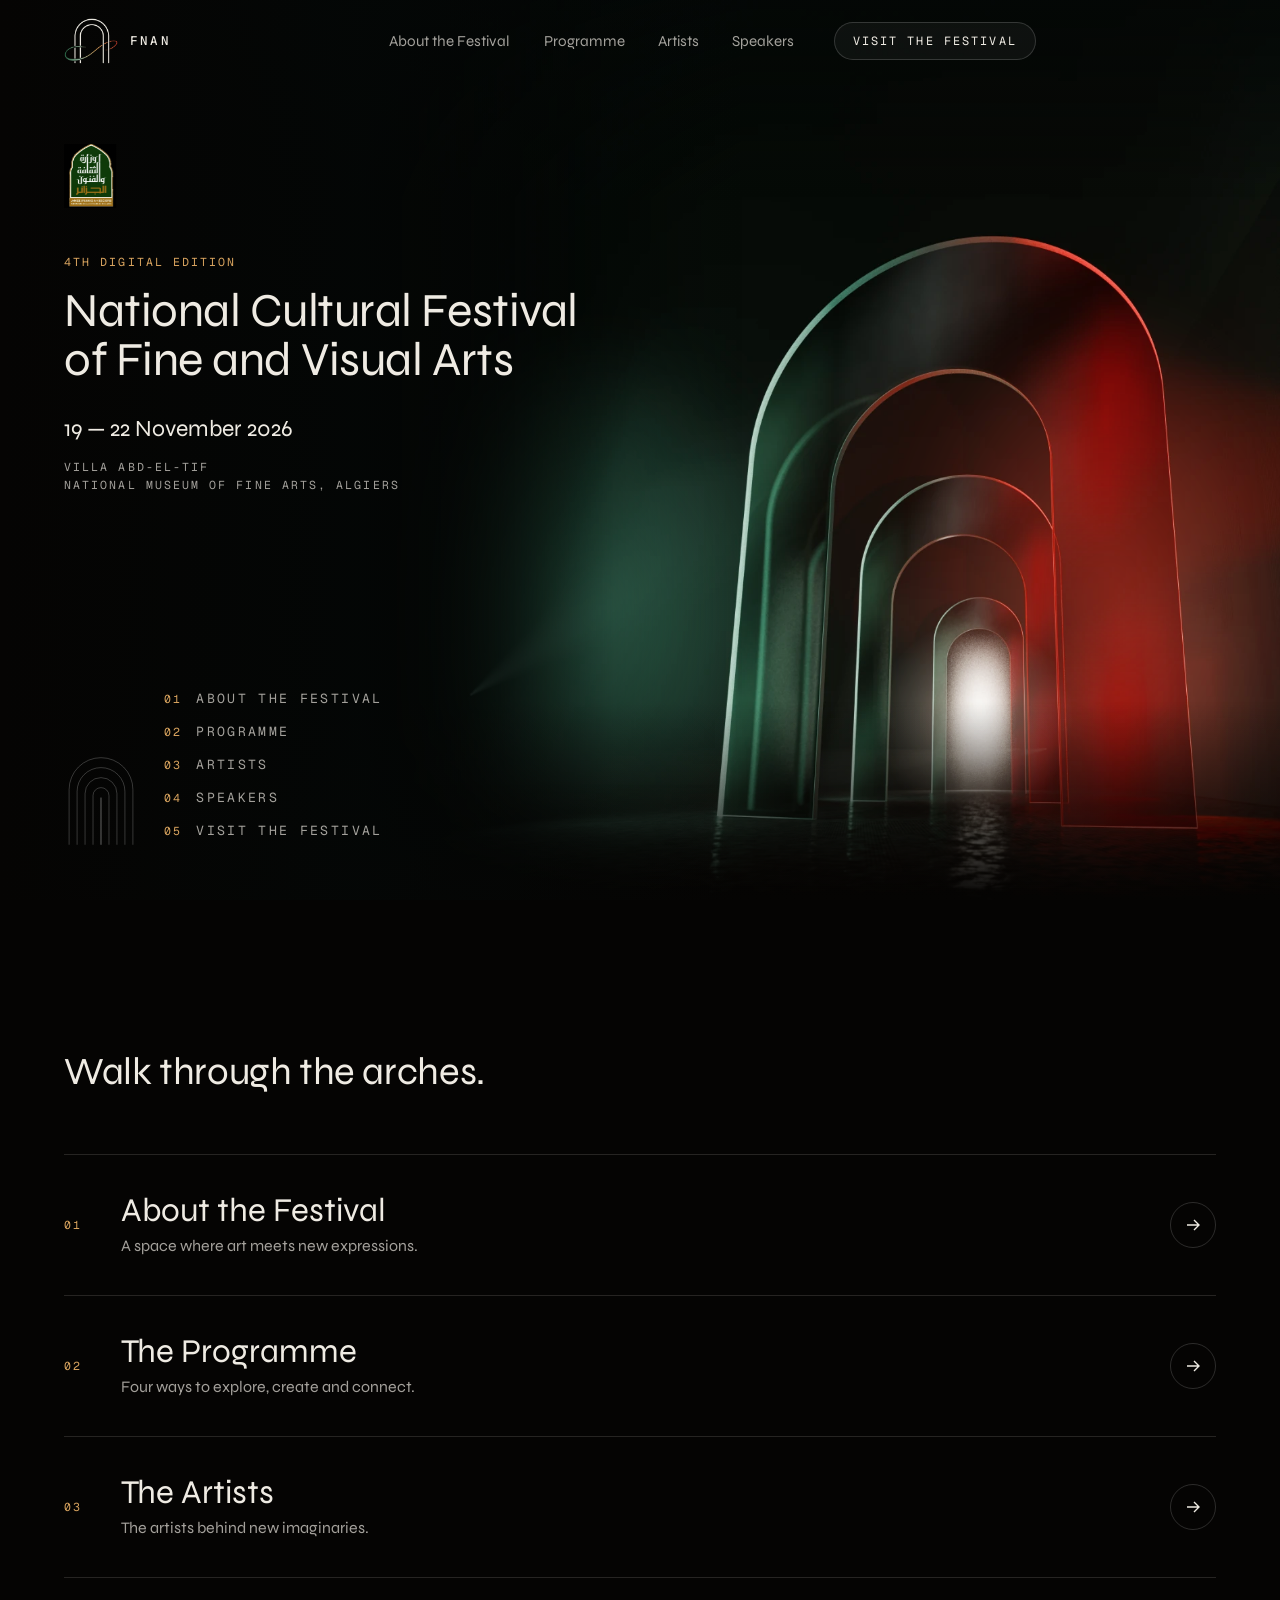
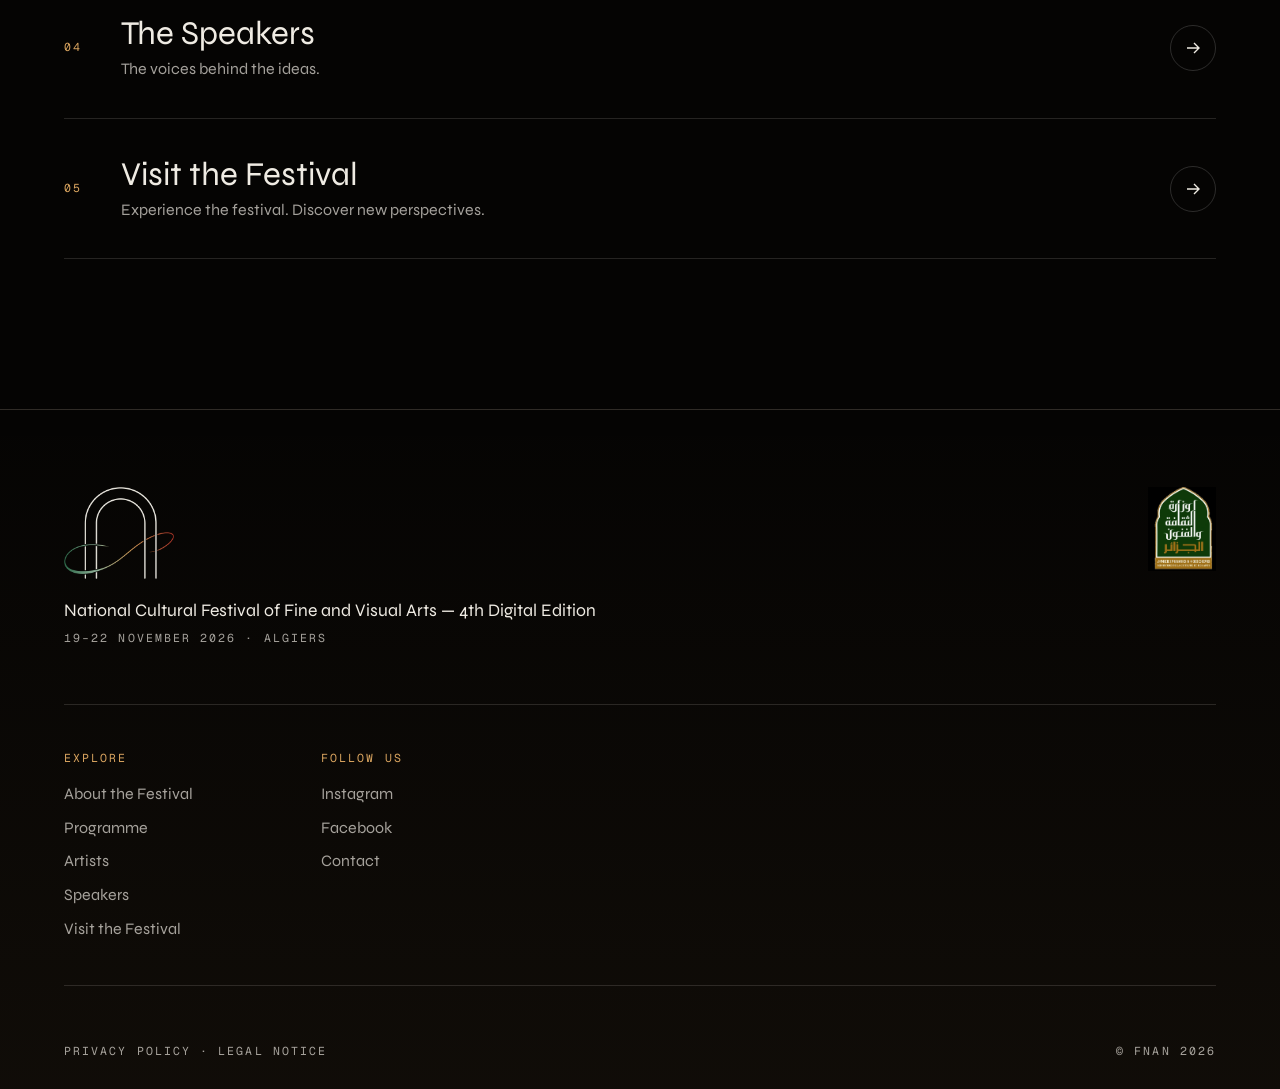
==== commit 4d934209: "Logo du Ministère de la Culture et des Arts (hero + footer), fondu du bord gauche du KV Co-Authored-" ====
--- a/index.html
+++ b/index.html
@@ -43,7 +43,7 @@
   </div>
 
   <div class="hero-copy">
-    <div class="logos mono"><span class="logo-ph">Logo M. Culture</span></div>
+    <div class="logos mono"><img class="logo-min" src="assets/logo-culture.webp" alt="Ministry of Culture and Arts of Algeria" width="52" height="64"></div>
     <p class="edition mono">4th Digital Edition</p>
     <h1 id="hero-title">National Cultural Festival of Fine and Visual Arts</h1>
     <p class="when">19 — 22 November 2026</p>
@@ -69,7 +69,7 @@
       <div class="ftr-name">National Cultural Festival of Fine and Visual Arts — 4th Digital Edition</div>
       <div class="ftr-date mono">19–22 November 2026 · Algiers</div>
     </div>
-    <span class="logo-ph mono">Logo M. Culture</span>
+    <img class="logo-min" src="assets/logo-culture.webp" alt="Ministry of Culture and Arts of Algeria" width="69" height="84">
   </div>
   <div class="ftr-cols">
     <div><h4 class="mono">Explore</h4><ul><li><a href="about.html">About the Festival</a></li><li><a href="programme.html">Programme</a></li><li><a href="artists.html">Artists</a></li><li><a href="speakers.html">Speakers</a></li><li><a href="visit.html">Visit the Festival</a></li></ul></div>
--- a/assets/site.css
+++ b/assets/site.css
@@ -69,8 +69,10 @@
   position:absolute;height:150svh;aspect-ratio:1333/2000;top:-41.5svh;right:0;
   transform-origin:66% 81%;
   transform:translate3d(var(--px,0px),calc(var(--py,0px) - var(--sy,0px)),0) scale(var(--sc,1));
-  -webkit-mask-image:radial-gradient(circle at 66% 81%,#000 var(--r),transparent calc(var(--r) + 30%));
-  mask-image:radial-gradient(circle at 66% 81%,#000 var(--r),transparent calc(var(--r) + 30%));
+  -webkit-mask-image:radial-gradient(circle at 66% 81%,#000 var(--r),transparent calc(var(--r) + 30%)),linear-gradient(90deg,transparent 0,#000 26%);
+  -webkit-mask-composite:source-in;
+  mask-image:radial-gradient(circle at 66% 81%,#000 var(--r),transparent calc(var(--r) + 30%)),linear-gradient(90deg,transparent 0,#000 26%);
+  mask-composite:intersect;
   animation:reveal 3.6s var(--ease) .4s both;
 }
 @keyframes reveal{from{--r:0%}to{--r:150%}}
@@ -103,6 +105,8 @@
   opacity:calc(1 - var(--p,0) * 1.5);transform:translateY(calc(var(--p,0) * -30px));
 }
 .logos{display:flex;gap:12px;margin-bottom:clamp(22px,5svh,56px);flex-wrap:wrap}
+.logo-min{height:64px;width:auto;display:block}
+.ftr .logo-min{height:84px}
 .logo-ph{padding:10px 14px;border:1px dashed var(--glass-edge);border-radius:10px;color:var(--soft)}
 .hero h1{font-weight:400;line-height:1.02;letter-spacing:.01em;font-size:clamp(30px,3.7vw,62px);letter-spacing:-.01em;text-wrap:balance;
   animation:rise 1.4s var(--ease) 1.2s both}
@@ -126,7 +130,7 @@
 .layers .t{font-size:.82rem}
 .cue{position:absolute;z-index:3;left:50%;bottom:18px;transform:translateX(-50%);color:var(--soft);display:none;text-align:center}
 @media (max-aspect-ratio:5/4){
-  .kv-box{height:100svh;top:0;right:auto;left:calc(50vw - 43.3svh)}
+  .kv-box{height:100svh;top:0;right:auto;left:calc(50vw - 43.3svh);-webkit-mask-image:radial-gradient(circle at 66% 81%,#000 var(--r),transparent calc(var(--r) + 30%));mask-image:radial-gradient(circle at 66% 81%,#000 var(--r),transparent calc(var(--r) + 30%))}
   .kv-shade{background:linear-gradient(180deg,var(--bg) 0%,rgba(4,7,6,.7) 28%,transparent 50%),linear-gradient(0deg,var(--bg),transparent 14%)}
   .hero-copy{max-width:none;inset-inline-end:var(--pad);top:clamp(84px,13svh,120px)}
   .hero h1{font-size:clamp(26px,7.4vw,46px)}
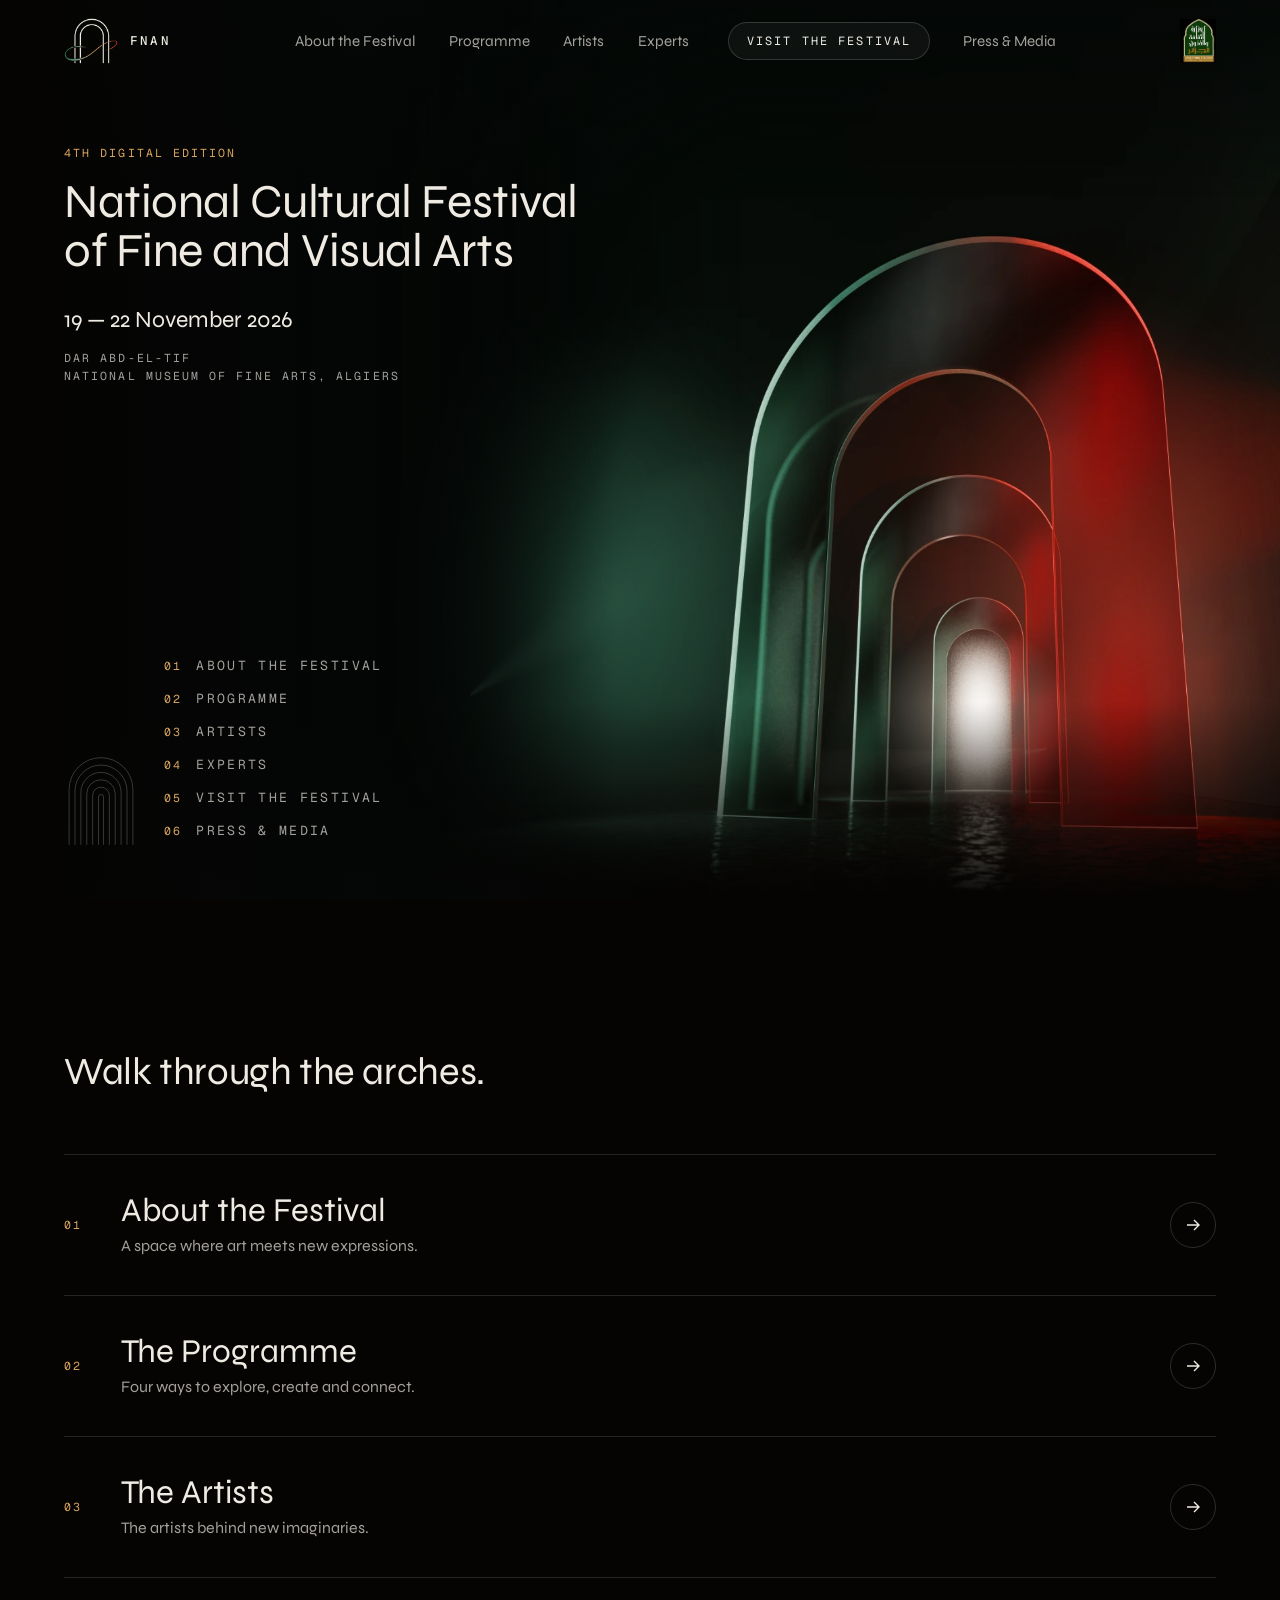
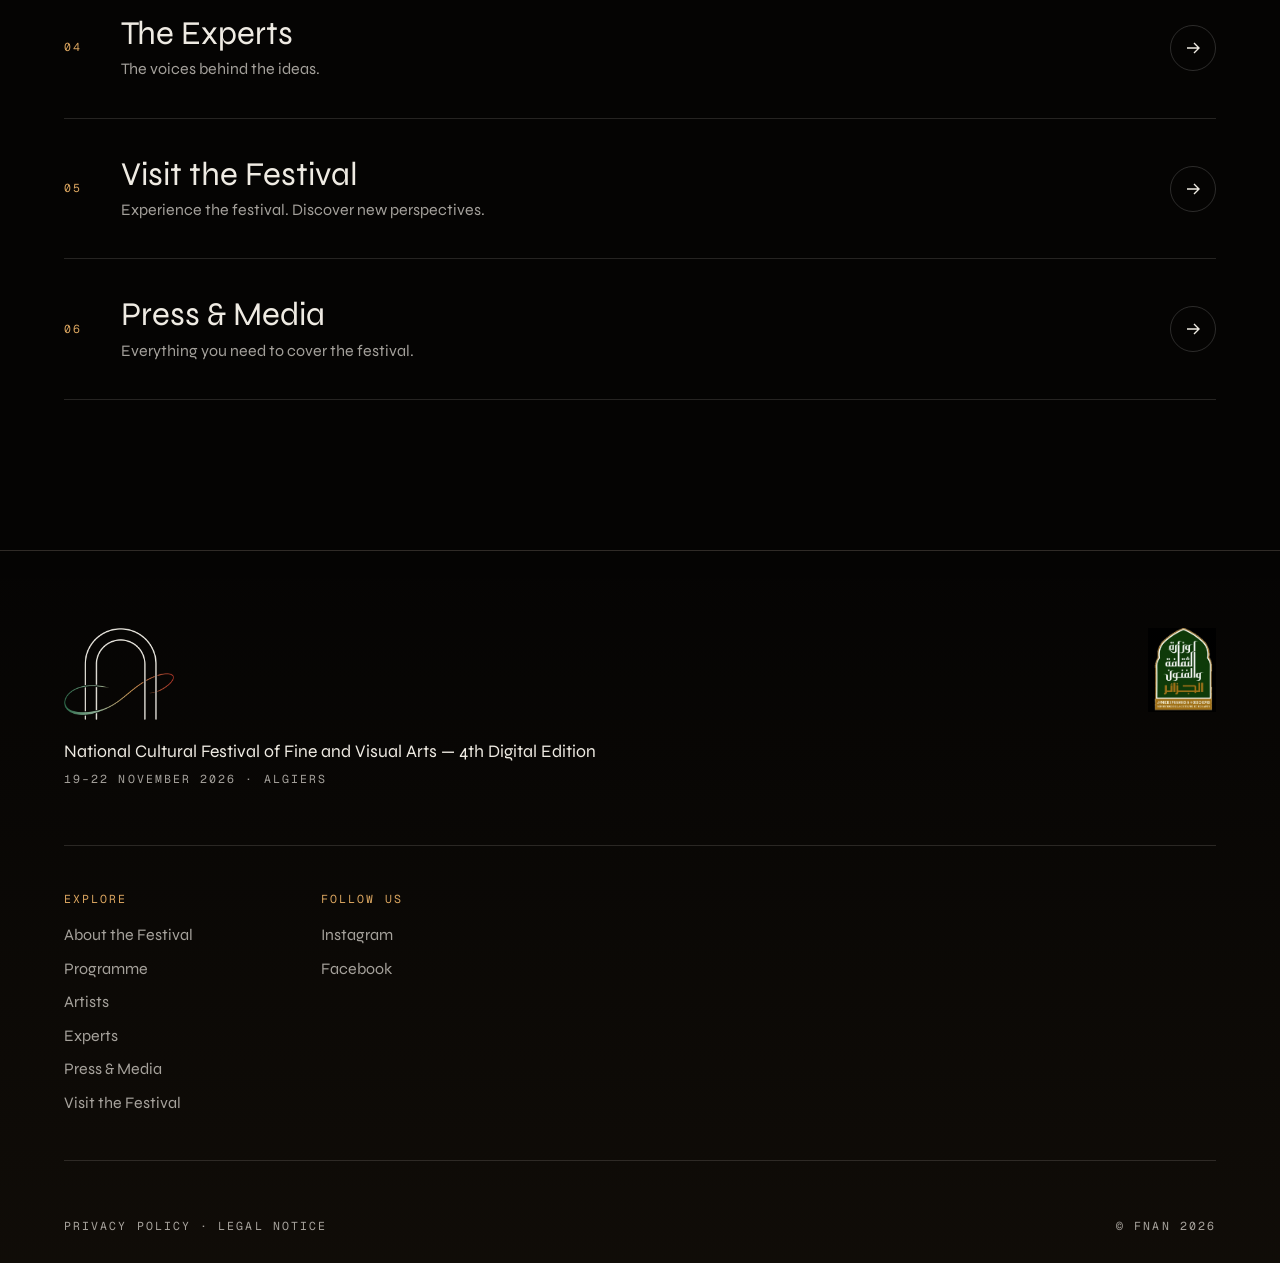
==== commit 2b33ddf0: "Architecture v2 : Experts, page Press & Media, logo du ministère dans le header, Dar Abd-el-Tif Co-A" ====
--- a/index.html
+++ b/index.html
@@ -4,11 +4,11 @@
 <meta charset="utf-8">
 <meta name="viewport" content="width=device-width, initial-scale=1">
 <title>FNAN — National Cultural Festival of Fine and Visual Arts · 19–22 November 2026, Algiers</title>
-<meta name="description" content="FNAN, National Cultural Festival of Fine and Visual Arts, 4th Digital Edition. 19–22 November 2026, Villa Abd-el-Tif and the National Museum of Fine Arts, Algiers.">
+<meta name="description" content="FNAN, National Cultural Festival of Fine and Visual Arts, 4th Digital Edition. 19–22 November 2026, Dar Abd-el-Tif and the National Museum of Fine Arts, Algiers.">
 <meta name="theme-color" content="#050403">
 <link rel="icon" type="image/webp" href="assets/logo-mark-small.webp">
 <meta property="og:title" content="FNAN — National Cultural Festival of Fine and Visual Arts · 19–22 November 2026, Algiers">
-<meta property="og:description" content="FNAN, National Cultural Festival of Fine and Visual Arts, 4th Digital Edition. 19–22 November 2026, Villa Abd-el-Tif and the National Museum of Fine Arts, Algiers.">
+<meta property="og:description" content="FNAN, National Cultural Festival of Fine and Visual Arts, 4th Digital Edition. 19–22 November 2026, Dar Abd-el-Tif and the National Museum of Fine Arts, Algiers.">
 <meta property="og:image" content="assets/kv.webp">
 <link rel="preconnect" href="https://fonts.googleapis.com">
 <link rel="preconnect" href="https://fonts.gstatic.com" crossorigin>
@@ -22,9 +22,11 @@
     <span>FNAN</span>
   </a>
   <nav class="nav" id="nav" aria-label="Main">
-    <a href="about.html">About the Festival</a><a href="programme.html">Programme</a><a href="artists.html">Artists</a><a href="speakers.html">Speakers</a>
+    <a href="about.html">About the Festival</a><a href="programme.html">Programme</a><a href="artists.html">Artists</a><a href="experts.html">Experts</a>
     <a class="cta mono" href="visit.html">Visit the Festival</a>
+    <a href="press.html">Press &amp; Media</a>
   </nav>
+  <img class="hdr-min" src="assets/logo-culture.webp" alt="Ministry of Culture and Arts of Algeria" width="36" height="44">
   <button class="burger" id="burger" type="button" aria-label="Menu" aria-expanded="false" aria-controls="nav"><span></span><span></span></button>
 </header>
 <main>
@@ -43,23 +45,22 @@
   </div>
 
   <div class="hero-copy">
-    <div class="logos mono"><img class="logo-min" src="assets/logo-culture.webp" alt="Ministry of Culture and Arts of Algeria" width="52" height="64"></div>
     <p class="edition mono">4th Digital Edition</p>
     <h1 id="hero-title">National Cultural Festival of Fine and Visual Arts</h1>
     <p class="when">19 — 22 November 2026</p>
-    <p class="where mono">Villa Abd-el-Tif<br>National Museum of Fine Arts, Algiers</p>
+    <p class="where mono">Dar Abd-el-Tif<br>National Museum of Fine Arts, Algiers</p>
   </div>
 
   <nav class="layers" id="layers" aria-label="Navigate through the arch layers">
-    <svg class="layers-arch" viewBox="0 0 120 150" aria-hidden="true"><path class="a1" d="M8,148 V58.0 A52.0 52.0 0 0 1 112,58.0 V148"/><path class="a2" d="M21,148 V61.2 A39.0 39.0 0 0 1 99,61.2 V148"/><path class="a3" d="M34,148 V64.5 A26.0 26.0 0 0 1 86,64.5 V148"/><path class="a4" d="M47,148 V67.8 A13.0 13.0 0 0 1 73,67.8 V148"/><path class="a5" d="M60,148 V71.0 A0.0 0.0 0 0 1 60,71.0 V148"/></svg>
-    <ol><li><a href="about.html" data-layer="1"><span class="n mono">01</span><span class="t mono">About the Festival</span></a></li><li><a href="programme.html" data-layer="2"><span class="n mono">02</span><span class="t mono">Programme</span></a></li><li><a href="artists.html" data-layer="3"><span class="n mono">03</span><span class="t mono">Artists</span></a></li><li><a href="speakers.html" data-layer="4"><span class="n mono">04</span><span class="t mono">Speakers</span></a></li><li><a href="visit.html" data-layer="5"><span class="n mono">05</span><span class="t mono">Visit the Festival</span></a></li></ol>
+    <svg class="layers-arch" viewBox="0 0 120 150" aria-hidden="true"><path class="a1" d="M8.0,148 V58.0 A52.0 52.0 0 0 1 112.0,58.0 V148"/><path class="a2" d="M17.6,148 V60.4 A42.4 42.4 0 0 1 102.4,60.4 V148"/><path class="a3" d="M27.2,148 V62.8 A32.8 32.8 0 0 1 92.8,62.8 V148"/><path class="a4" d="M36.8,148 V65.2 A23.2 23.2 0 0 1 83.2,65.2 V148"/><path class="a5" d="M46.4,148 V67.6 A13.6 13.6 0 0 1 73.6,67.6 V148"/><path class="a6" d="M56.0,148 V70.0 A4.0 4.0 0 0 1 64.0,70.0 V148"/></svg>
+    <ol><li><a href="about.html" data-layer="1"><span class="n mono">01</span><span class="t mono">About the Festival</span></a></li><li><a href="programme.html" data-layer="2"><span class="n mono">02</span><span class="t mono">Programme</span></a></li><li><a href="artists.html" data-layer="3"><span class="n mono">03</span><span class="t mono">Artists</span></a></li><li><a href="experts.html" data-layer="4"><span class="n mono">04</span><span class="t mono">Experts</span></a></li><li><a href="visit.html" data-layer="5"><span class="n mono">05</span><span class="t mono">Visit the Festival</span></a></li><li><a href="press.html" data-layer="6"><span class="n mono">06</span><span class="t mono">Press &amp; Media</span></a></li></ol>
   </nav>
   <div class="cue mono" aria-hidden="true">Scroll</div>
 </section>
 
 <section class="gates" aria-labelledby="gates-title">
   <h2 id="gates-title" class="rv">Walk through the arches.</h2>
-  <a class="gate rv" href="about.html"><span class="n mono">01</span><span><span class="t">About the Festival</span><p class="d">A space where art meets new expressions.</p></span><span class="go"><svg width="18" height="18" viewBox="0 0 18 18" fill="none" stroke="currentColor" stroke-width="1.4" aria-hidden="true"><path d="M3 9h12M10 4l5 5-5 5"/></svg></span></a><a class="gate rv" href="programme.html"><span class="n mono">02</span><span><span class="t">The Programme</span><p class="d">Four ways to explore, create and connect.</p></span><span class="go"><svg width="18" height="18" viewBox="0 0 18 18" fill="none" stroke="currentColor" stroke-width="1.4" aria-hidden="true"><path d="M3 9h12M10 4l5 5-5 5"/></svg></span></a><a class="gate rv" href="artists.html"><span class="n mono">03</span><span><span class="t">The Artists</span><p class="d">The artists behind new imaginaries.</p></span><span class="go"><svg width="18" height="18" viewBox="0 0 18 18" fill="none" stroke="currentColor" stroke-width="1.4" aria-hidden="true"><path d="M3 9h12M10 4l5 5-5 5"/></svg></span></a><a class="gate rv" href="speakers.html"><span class="n mono">04</span><span><span class="t">The Speakers</span><p class="d">The voices behind the ideas.</p></span><span class="go"><svg width="18" height="18" viewBox="0 0 18 18" fill="none" stroke="currentColor" stroke-width="1.4" aria-hidden="true"><path d="M3 9h12M10 4l5 5-5 5"/></svg></span></a><a class="gate rv" href="visit.html"><span class="n mono">05</span><span><span class="t">Visit the Festival</span><p class="d">Experience the festival. Discover new perspectives.</p></span><span class="go"><svg width="18" height="18" viewBox="0 0 18 18" fill="none" stroke="currentColor" stroke-width="1.4" aria-hidden="true"><path d="M3 9h12M10 4l5 5-5 5"/></svg></span></a>
+  <a class="gate rv" href="about.html"><span class="n mono">01</span><span><span class="t">About the Festival</span><p class="d">A space where art meets new expressions.</p></span><span class="go"><svg width="18" height="18" viewBox="0 0 18 18" fill="none" stroke="currentColor" stroke-width="1.4" aria-hidden="true"><path d="M3 9h12M10 4l5 5-5 5"/></svg></span></a><a class="gate rv" href="programme.html"><span class="n mono">02</span><span><span class="t">The Programme</span><p class="d">Four ways to explore, create and connect.</p></span><span class="go"><svg width="18" height="18" viewBox="0 0 18 18" fill="none" stroke="currentColor" stroke-width="1.4" aria-hidden="true"><path d="M3 9h12M10 4l5 5-5 5"/></svg></span></a><a class="gate rv" href="artists.html"><span class="n mono">03</span><span><span class="t">The Artists</span><p class="d">The artists behind new imaginaries.</p></span><span class="go"><svg width="18" height="18" viewBox="0 0 18 18" fill="none" stroke="currentColor" stroke-width="1.4" aria-hidden="true"><path d="M3 9h12M10 4l5 5-5 5"/></svg></span></a><a class="gate rv" href="experts.html"><span class="n mono">04</span><span><span class="t">The Experts</span><p class="d">The voices behind the ideas.</p></span><span class="go"><svg width="18" height="18" viewBox="0 0 18 18" fill="none" stroke="currentColor" stroke-width="1.4" aria-hidden="true"><path d="M3 9h12M10 4l5 5-5 5"/></svg></span></a><a class="gate rv" href="visit.html"><span class="n mono">05</span><span><span class="t">Visit the Festival</span><p class="d">Experience the festival. Discover new perspectives.</p></span><span class="go"><svg width="18" height="18" viewBox="0 0 18 18" fill="none" stroke="currentColor" stroke-width="1.4" aria-hidden="true"><path d="M3 9h12M10 4l5 5-5 5"/></svg></span></a><a class="gate rv" href="press.html"><span class="n mono">06</span><span><span class="t">Press &amp; Media</span><p class="d">Everything you need to cover the festival.</p></span><span class="go"><svg width="18" height="18" viewBox="0 0 18 18" fill="none" stroke="currentColor" stroke-width="1.4" aria-hidden="true"><path d="M3 9h12M10 4l5 5-5 5"/></svg></span></a>
 </section>
 </main>
 <footer class="ftr">
@@ -72,9 +73,9 @@
     <img class="logo-min" src="assets/logo-culture.webp" alt="Ministry of Culture and Arts of Algeria" width="69" height="84">
   </div>
   <div class="ftr-cols">
-    <div><h4 class="mono">Explore</h4><ul><li><a href="about.html">About the Festival</a></li><li><a href="programme.html">Programme</a></li><li><a href="artists.html">Artists</a></li><li><a href="speakers.html">Speakers</a></li><li><a href="visit.html">Visit the Festival</a></li></ul></div>
+    <div><h4 class="mono">Explore</h4><ul><li><a href="about.html">About the Festival</a></li><li><a href="programme.html">Programme</a></li><li><a href="artists.html">Artists</a></li><li><a href="experts.html">Experts</a></li><li><a href="press.html">Press &amp; Media</a></li><li><a href="visit.html">Visit the Festival</a></li></ul></div>
     <div><h4 class="mono">Follow us</h4><ul>
-      <li><a href="#">Instagram</a></li><li><a href="#">Facebook</a></li><li><a href="#">Contact</a></li></ul></div>
+      <li><a href="#">Instagram</a></li><li><a href="#">Facebook</a></li></ul></div>
   </div>
   <div class="ftr-bot mono">
     <span><a href="#">Privacy Policy</a> · <a href="#">Legal Notice</a></span>
--- a/assets/site.css
+++ b/assets/site.css
@@ -32,6 +32,7 @@
 .brand img{height:46px;width:auto;transition:transform .6s var(--spring)}
 .brand:hover img{transform:translateY(-3px)}
 .brand span{font-family:'Geist Mono',monospace;font-size:.78rem;font-weight:500;letter-spacing:.26em}
+.hdr-min{height:44px;width:auto;flex:none}
 .nav{display:flex;align-items:center;gap:clamp(18px,2.6vw,40px);margin-inline:auto}
 .nav a{position:relative;text-decoration:none;font-size:.95rem;padding:6px 0;color:var(--soft);transition:color .3s}
 .nav a::after{content:"";position:absolute;inset:auto 0 0 0;height:1px;background:var(--ink);transform:scaleX(0);transform-origin:left;transition:transform .5s var(--ease)}
@@ -48,8 +49,9 @@
 .burger span:first-child{top:16px}.burger span:last-child{top:23px}
 .burger[aria-expanded=true] span:first-child{top:20px;transform:rotate(45deg)}
 .burger[aria-expanded=true] span:last-child{top:20px;transform:rotate(-45deg)}
-@media (max-width:900px){
-  .burger{display:block;margin-inline-start:auto}
+@media (max-width:1080px){
+  .burger{display:block;margin-inline-start:0}
+  .hdr-min{margin-inline-start:auto}
   .nav{
     position:fixed;inset:0;z-index:-1;flex-direction:column;justify-content:center;gap:26px;margin:0;
     background:rgba(4,7,6,.94);-webkit-backdrop-filter:blur(20px);backdrop-filter:blur(20px);
@@ -121,7 +123,7 @@
 .layers>*{animation:rise 1.4s var(--ease) 2.1s both}
 .layers-arch{width:74px;height:92px;flex:none;overflow:visible}
 .layers-arch path{fill:none;stroke:rgba(255,255,255,.28);stroke-width:1.2;transition:stroke .4s,filter .4s}
-.layers[data-active="1"] .a1,.layers[data-active="2"] .a2,.layers[data-active="3"] .a3,.layers[data-active="4"] .a4,.layers[data-active="5"] .a5{
+.layers[data-active="1"] .a1,.layers[data-active="2"] .a2,.layers[data-active="3"] .a3,.layers[data-active="4"] .a4,.layers[data-active="5"] .a5,.layers[data-active="6"] .a6{
   stroke:var(--warm);filter:drop-shadow(0 0 6px rgba(255,241,220,.8))}
 .layers ol{list-style:none;padding:0;display:grid;gap:2px}
 .layers a{display:flex;gap:14px;align-items:baseline;text-decoration:none;padding:5px 0;color:var(--soft);transition:color .3s,transform .5s var(--spring)}
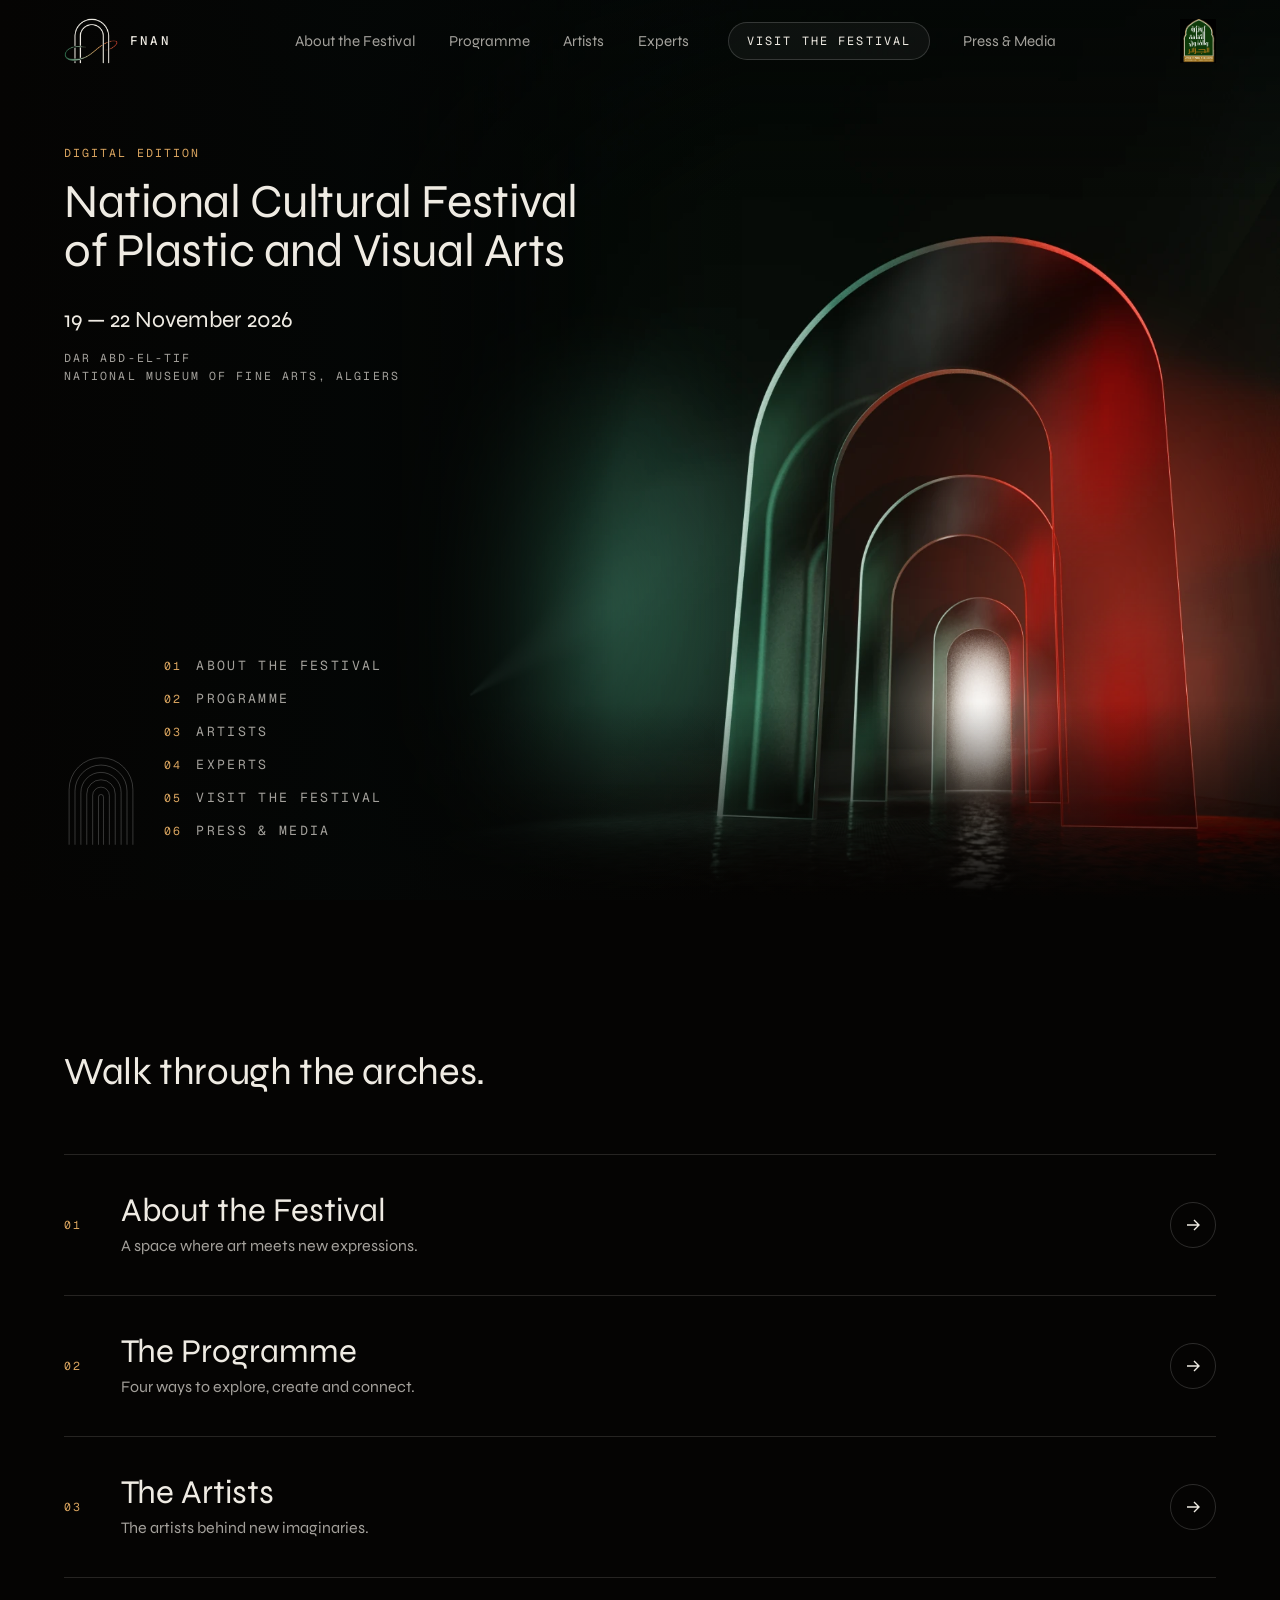
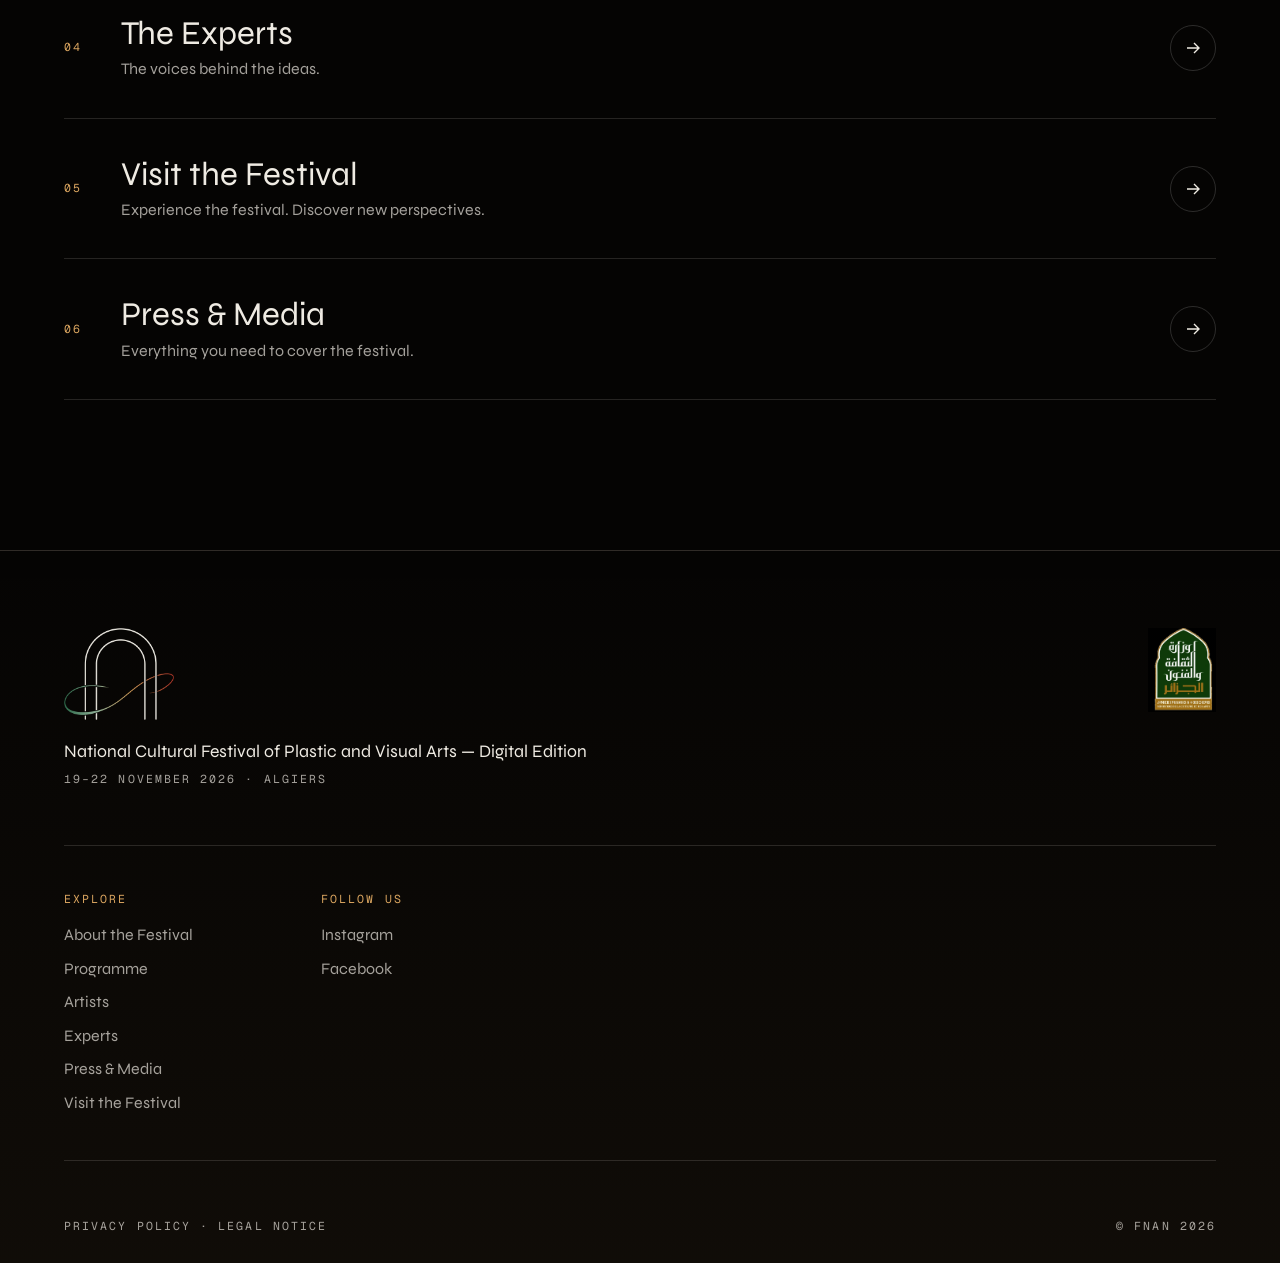
==== commit c03bf6aa: "Page Press & Media : dossier de presse, communiqué (arabe), affiche, contact et réseaux officiels No" ====
--- a/index.html
+++ b/index.html
@@ -3,12 +3,12 @@
 <head>
 <meta charset="utf-8">
 <meta name="viewport" content="width=device-width, initial-scale=1">
-<title>FNAN — National Cultural Festival of Fine and Visual Arts · 19–22 November 2026, Algiers</title>
-<meta name="description" content="FNAN, National Cultural Festival of Fine and Visual Arts, 4th Digital Edition. 19–22 November 2026, Dar Abd-el-Tif and the National Museum of Fine Arts, Algiers.">
+<title>FNAN — National Cultural Festival of Plastic and Visual Arts · 19–22 November 2026, Algiers</title>
+<meta name="description" content="FNAN, National Cultural Festival of Plastic and Visual Arts, Digital Edition. 19–22 November 2026, Dar Abd-el-Tif and the National Museum of Fine Arts, Algiers.">
 <meta name="theme-color" content="#050403">
 <link rel="icon" type="image/webp" href="assets/logo-mark-small.webp">
-<meta property="og:title" content="FNAN — National Cultural Festival of Fine and Visual Arts · 19–22 November 2026, Algiers">
-<meta property="og:description" content="FNAN, National Cultural Festival of Fine and Visual Arts, 4th Digital Edition. 19–22 November 2026, Dar Abd-el-Tif and the National Museum of Fine Arts, Algiers.">
+<meta property="og:title" content="FNAN — National Cultural Festival of Plastic and Visual Arts · 19–22 November 2026, Algiers">
+<meta property="og:description" content="FNAN, National Cultural Festival of Plastic and Visual Arts, Digital Edition. 19–22 November 2026, Dar Abd-el-Tif and the National Museum of Fine Arts, Algiers.">
 <meta property="og:image" content="assets/kv.webp">
 <link rel="preconnect" href="https://fonts.googleapis.com">
 <link rel="preconnect" href="https://fonts.gstatic.com" crossorigin>
@@ -45,8 +45,8 @@
   </div>
 
   <div class="hero-copy">
-    <p class="edition mono">4th Digital Edition</p>
-    <h1 id="hero-title">National Cultural Festival of Fine and Visual Arts</h1>
+    <p class="edition mono">Digital Edition</p>
+    <h1 id="hero-title">National Cultural Festival of Plastic and Visual Arts</h1>
     <p class="when">19 — 22 November 2026</p>
     <p class="where mono">Dar Abd-el-Tif<br>National Museum of Fine Arts, Algiers</p>
   </div>
@@ -67,7 +67,7 @@
   <div class="ftr-top">
     <div>
       <img class="ftr-mark" src="assets/logo-mark.webp" alt="FNAN" width="110" height="92">
-      <div class="ftr-name">National Cultural Festival of Fine and Visual Arts — 4th Digital Edition</div>
+      <div class="ftr-name">National Cultural Festival of Plastic and Visual Arts — Digital Edition</div>
       <div class="ftr-date mono">19–22 November 2026 · Algiers</div>
     </div>
     <img class="logo-min" src="assets/logo-culture.webp" alt="Ministry of Culture and Arts of Algeria" width="69" height="84">
@@ -75,7 +75,7 @@
   <div class="ftr-cols">
     <div><h4 class="mono">Explore</h4><ul><li><a href="about.html">About the Festival</a></li><li><a href="programme.html">Programme</a></li><li><a href="artists.html">Artists</a></li><li><a href="experts.html">Experts</a></li><li><a href="press.html">Press &amp; Media</a></li><li><a href="visit.html">Visit the Festival</a></li></ul></div>
     <div><h4 class="mono">Follow us</h4><ul>
-      <li><a href="#">Instagram</a></li><li><a href="#">Facebook</a></li></ul></div>
+      <li><a href="https://www.instagram.com/algeria.visual.arts.festival" target="_blank" rel="noopener">Instagram</a></li><li><a href="https://www.facebook.com/share/1N61yh9TeK/" target="_blank" rel="noopener">Facebook</a></li></ul></div>
   </div>
   <div class="ftr-bot mono">
     <span><a href="#">Privacy Policy</a> · <a href="#">Legal Notice</a></span>
--- a/assets/site.css
+++ b/assets/site.css
@@ -241,6 +241,29 @@
 .pager .t{font-size:clamp(1.2rem,2.6vw,2rem);font-weight:400}
 .pager .empty{pointer-events:none}
 
+/* ---------- Press & Media ---------- */
+.note{color:var(--soft);margin:-30px 0 26px}
+.docs{display:grid;grid-template-columns:repeat(auto-fit,minmax(min(100%,300px),1fr));gap:18px}
+.doc{display:flex;flex-direction:column;border:1px solid var(--glass-edge);border-radius:22px;background:var(--glass);overflow:hidden;transition:transform .6s var(--spring),border-color .4s}
+.doc:hover{transform:translateY(-6px);border-color:rgba(255,255,255,.32)}
+.doc-thumb{display:block;background:#0d1110;aspect-ratio:3/2;overflow:hidden}
+.doc-thumb img{width:100%;height:100%;object-fit:cover;object-position:top;display:block;transition:transform .8s var(--ease)}
+.doc:hover .doc-thumb img{transform:scale(1.04)}
+.doc-body{padding:22px 24px 26px;display:flex;flex-direction:column;flex:1}
+.doc-body .n{color:var(--sable);margin-bottom:12px}
+.doc-body h3{font-weight:400;font-size:1.3rem;line-height:1.25;margin-bottom:8px}
+.doc-body p{color:var(--soft);font-size:.98rem}
+.doc-body .meta{margin-top:10px;color:var(--sable)}
+.btn{margin-top:auto;align-self:flex-start;display:inline-flex;align-items:center;gap:10px;padding:11px 18px;border:1px solid var(--glass-edge);border-radius:999px;background:var(--glass);text-decoration:none;color:var(--ink);transition:background .3s,transform .5s var(--spring)}
+.doc-body p+.btn,.doc-body .meta+.btn{margin-top:20px}
+.btn:hover,.btn:focus-visible{background:rgba(255,255,255,.14);transform:translateY(-2px)}
+.contact{max-width:760px}
+.contact .n{margin-bottom:22px}
+.clist{list-style:none;padding:0;margin-top:22px;display:grid;gap:0}
+.clist li{display:grid;grid-template-columns:110px 1fr;gap:16px;padding:14px 0;border-top:1px solid var(--faint);align-items:baseline}
+.clist .mono{color:var(--sable)}
+.clist a{color:var(--ink);text-underline-offset:4px;word-break:break-word}
+
 /* ---------- Footer ---------- */
 .ftr{border-top:1px solid var(--faint);padding:clamp(40px,6vw,80px) var(--pad) 28px;background:linear-gradient(180deg,transparent,rgba(217,164,95,.05))}
 .ftr-top{display:flex;justify-content:space-between;align-items:flex-start;gap:24px;flex-wrap:wrap}
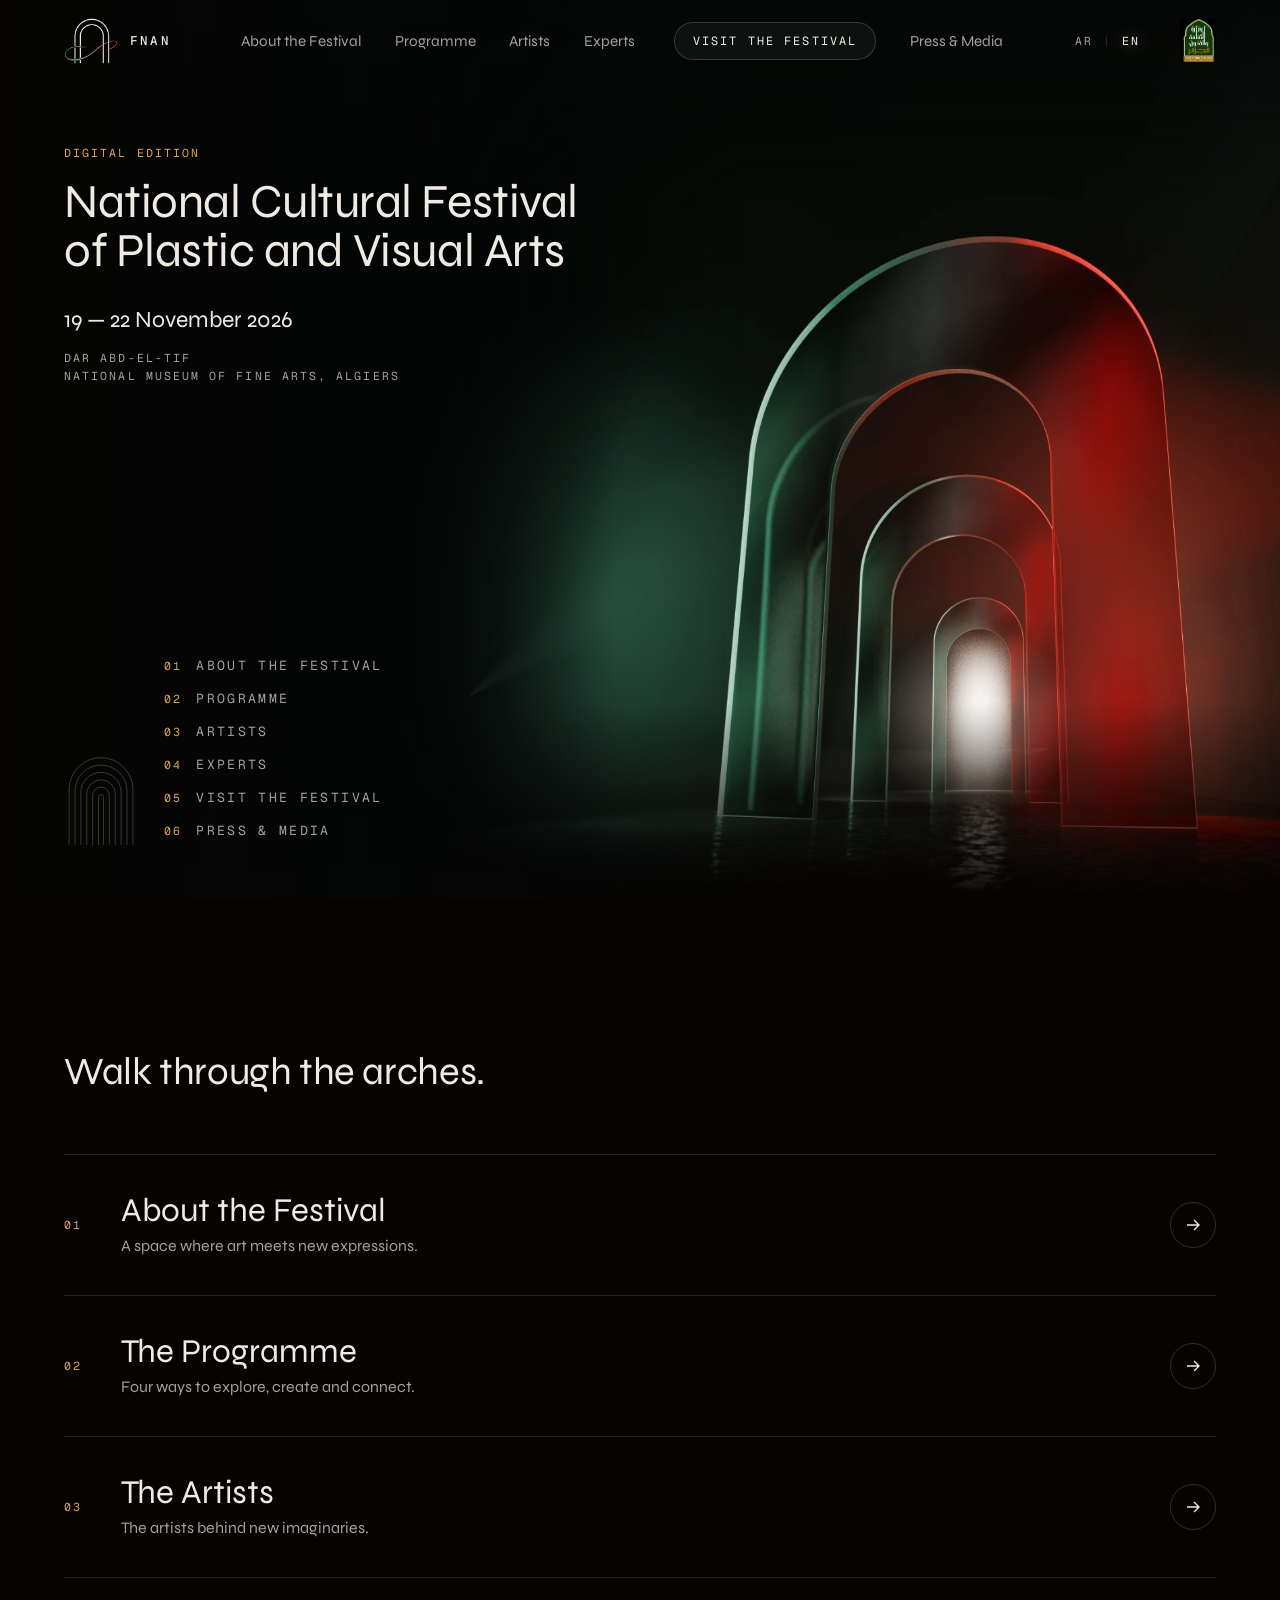
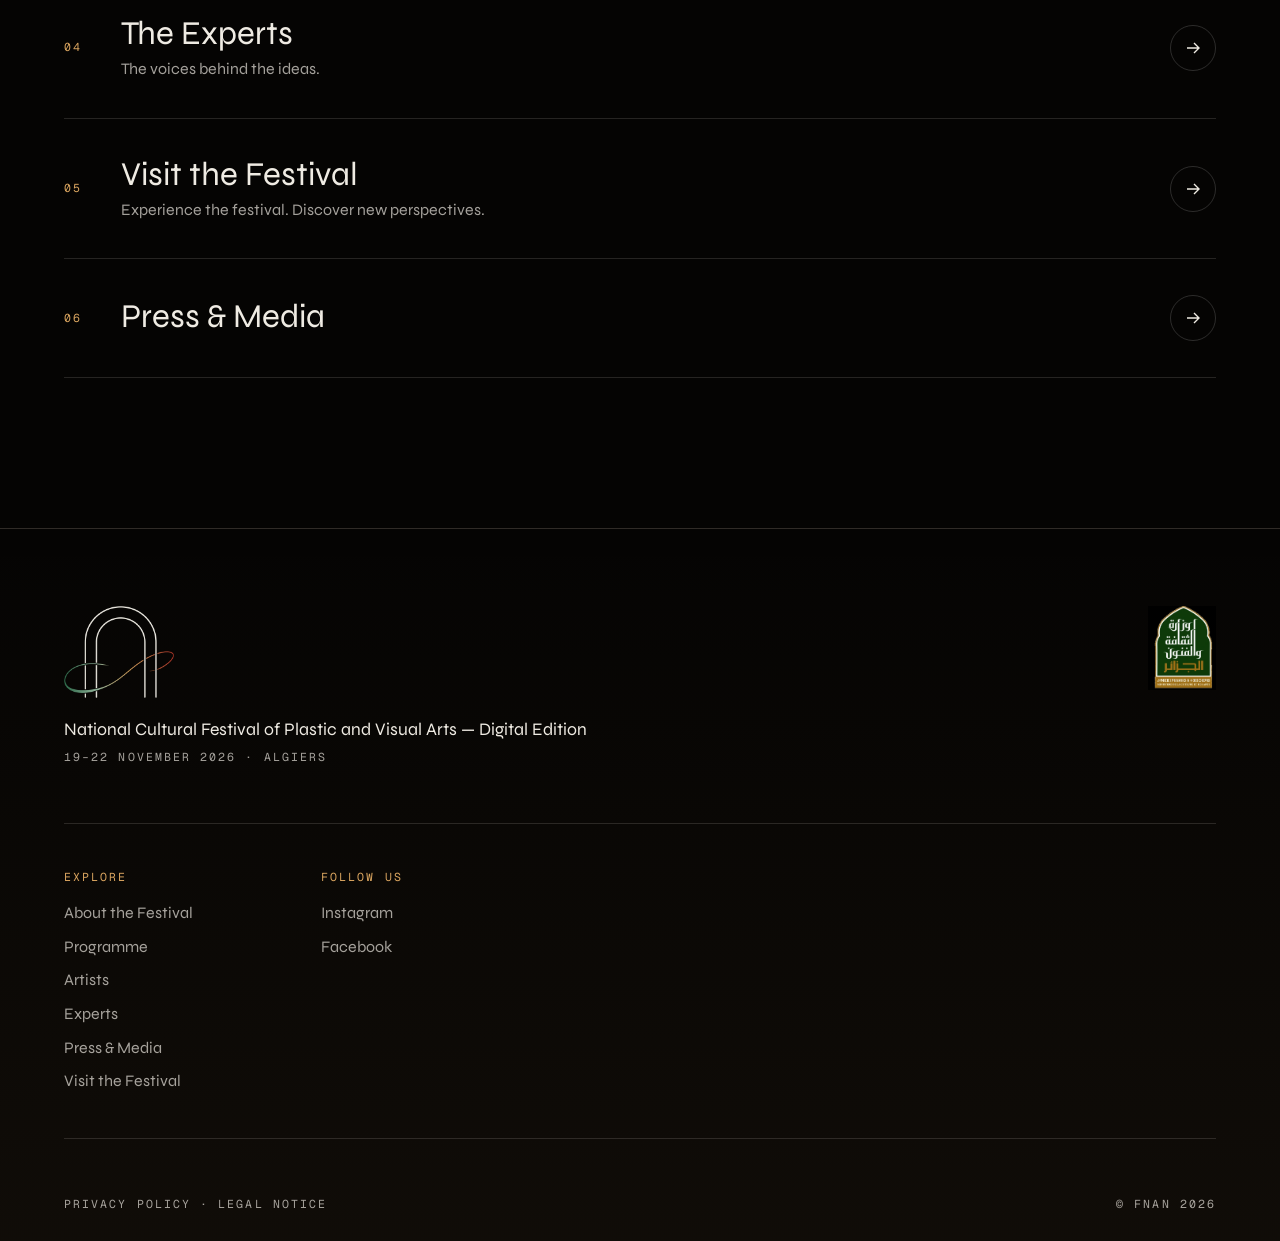
==== commit a090f1b2: "Version arabe (RTL, Reem Kufi) : 7 pages dans ar/, sélecteur AR | EN, KV retourné Copywriting v3 : p" ====
--- a/index.html
+++ b/index.html
@@ -1,5 +1,5 @@
 <!doctype html>
-<html lang="en">
+<html lang="en" dir="ltr">
 <head>
 <meta charset="utf-8">
 <meta name="viewport" content="width=device-width, initial-scale=1">
@@ -7,8 +7,11 @@
 <meta name="description" content="FNAN, National Cultural Festival of Plastic and Visual Arts, Digital Edition. 19–22 November 2026, Dar Abd-el-Tif and the National Museum of Fine Arts, Algiers.">
 <meta name="theme-color" content="#050403">
 <link rel="icon" type="image/webp" href="assets/logo-mark-small.webp">
+<link rel="alternate" hreflang="en" href="index.html">
+<link rel="alternate" hreflang="ar" href="ar/index.html">
 <meta property="og:title" content="FNAN — National Cultural Festival of Plastic and Visual Arts · 19–22 November 2026, Algiers">
 <meta property="og:description" content="FNAN, National Cultural Festival of Plastic and Visual Arts, Digital Edition. 19–22 November 2026, Dar Abd-el-Tif and the National Museum of Fine Arts, Algiers.">
+<meta property="og:locale" content="en_GB">
 <meta property="og:image" content="assets/kv.webp">
 <link rel="preconnect" href="https://fonts.googleapis.com">
 <link rel="preconnect" href="https://fonts.gstatic.com" crossorigin>
@@ -17,7 +20,7 @@
 </head>
 <body class="">
 <header class="hdr" id="hdr">
-  <a class="brand" href="index.html" aria-label="FNAN — home">
+  <a class="brand" href="index.html" aria-label="FNAN">
     <img src="assets/logo-mark-small.webp" alt="" width="54" height="46">
     <span>FNAN</span>
   </a>
@@ -26,6 +29,9 @@
     <a class="cta mono" href="visit.html">Visit the Festival</a>
     <a href="press.html">Press &amp; Media</a>
   </nav>
+  <div class="lang mono" role="group" aria-label="Language">
+    <a href="ar/index.html" hreflang="ar" lang="ar">AR</a><span aria-hidden="true">|</span><a href="index.html" hreflang="en" lang="en" aria-current="true">EN</a>
+  </div>
   <img class="hdr-min" src="assets/logo-culture.webp" alt="Ministry of Culture and Arts of Algeria" width="36" height="44">
   <button class="burger" id="burger" type="button" aria-label="Menu" aria-expanded="false" aria-controls="nav"><span></span><span></span></button>
 </header>
@@ -34,7 +40,7 @@
   <div class="kv" aria-hidden="true">
     <div class="kv-box">
       <img class="kv-img" src="assets/kv.webp" alt="" width="1333" height="2000" fetchpriority="high">
-      <!-- Vidéo du KV : déposer assets/kv.mp4 (même cadrage vertical 2:3) et elle remplace l'image -->
+      <!-- Vidéo du KV : déposer assets/kv.mp4 (même cadrage vertical 2:3) et elle remplace l'image (retournée automatiquement en arabe) -->
       <video class="kv-video" id="kv-video" muted loop playsinline autoplay preload="auto" poster="assets/kv.webp">
         <source src="assets/kv.mp4" type="video/mp4">
       </video>
@@ -60,18 +66,16 @@
 
 <section class="gates" aria-labelledby="gates-title">
   <h2 id="gates-title" class="rv">Walk through the arches.</h2>
-  <a class="gate rv" href="about.html"><span class="n mono">01</span><span><span class="t">About the Festival</span><p class="d">A space where art meets new expressions.</p></span><span class="go"><svg width="18" height="18" viewBox="0 0 18 18" fill="none" stroke="currentColor" stroke-width="1.4" aria-hidden="true"><path d="M3 9h12M10 4l5 5-5 5"/></svg></span></a><a class="gate rv" href="programme.html"><span class="n mono">02</span><span><span class="t">The Programme</span><p class="d">Four ways to explore, create and connect.</p></span><span class="go"><svg width="18" height="18" viewBox="0 0 18 18" fill="none" stroke="currentColor" stroke-width="1.4" aria-hidden="true"><path d="M3 9h12M10 4l5 5-5 5"/></svg></span></a><a class="gate rv" href="artists.html"><span class="n mono">03</span><span><span class="t">The Artists</span><p class="d">The artists behind new imaginaries.</p></span><span class="go"><svg width="18" height="18" viewBox="0 0 18 18" fill="none" stroke="currentColor" stroke-width="1.4" aria-hidden="true"><path d="M3 9h12M10 4l5 5-5 5"/></svg></span></a><a class="gate rv" href="experts.html"><span class="n mono">04</span><span><span class="t">The Experts</span><p class="d">The voices behind the ideas.</p></span><span class="go"><svg width="18" height="18" viewBox="0 0 18 18" fill="none" stroke="currentColor" stroke-width="1.4" aria-hidden="true"><path d="M3 9h12M10 4l5 5-5 5"/></svg></span></a><a class="gate rv" href="visit.html"><span class="n mono">05</span><span><span class="t">Visit the Festival</span><p class="d">Experience the festival. Discover new perspectives.</p></span><span class="go"><svg width="18" height="18" viewBox="0 0 18 18" fill="none" stroke="currentColor" stroke-width="1.4" aria-hidden="true"><path d="M3 9h12M10 4l5 5-5 5"/></svg></span></a><a class="gate rv" href="press.html"><span class="n mono">06</span><span><span class="t">Press &amp; Media</span><p class="d">Everything you need to cover the festival.</p></span><span class="go"><svg width="18" height="18" viewBox="0 0 18 18" fill="none" stroke="currentColor" stroke-width="1.4" aria-hidden="true"><path d="M3 9h12M10 4l5 5-5 5"/></svg></span></a>
+  <a class="gate rv" href="about.html"><span class="n mono">01</span><span><span class="t">About the Festival</span><p class="d">A space where art meets new expressions.</p></span><span class="go"><svg width="18" height="18" viewBox="0 0 18 18" fill="none" stroke="currentColor" stroke-width="1.4" aria-hidden="true"><path d="M3 9h12M10 4l5 5-5 5"/></svg></span></a><a class="gate rv" href="programme.html"><span class="n mono">02</span><span><span class="t">The Programme</span><p class="d">Four ways to explore, create and connect.</p></span><span class="go"><svg width="18" height="18" viewBox="0 0 18 18" fill="none" stroke="currentColor" stroke-width="1.4" aria-hidden="true"><path d="M3 9h12M10 4l5 5-5 5"/></svg></span></a><a class="gate rv" href="artists.html"><span class="n mono">03</span><span><span class="t">The Artists</span><p class="d">The artists behind new imaginaries.</p></span><span class="go"><svg width="18" height="18" viewBox="0 0 18 18" fill="none" stroke="currentColor" stroke-width="1.4" aria-hidden="true"><path d="M3 9h12M10 4l5 5-5 5"/></svg></span></a><a class="gate rv" href="experts.html"><span class="n mono">04</span><span><span class="t">The Experts</span><p class="d">The voices behind the ideas.</p></span><span class="go"><svg width="18" height="18" viewBox="0 0 18 18" fill="none" stroke="currentColor" stroke-width="1.4" aria-hidden="true"><path d="M3 9h12M10 4l5 5-5 5"/></svg></span></a><a class="gate rv" href="visit.html"><span class="n mono">05</span><span><span class="t">Visit the Festival</span><p class="d">Experience the festival. Discover new perspectives.</p></span><span class="go"><svg width="18" height="18" viewBox="0 0 18 18" fill="none" stroke="currentColor" stroke-width="1.4" aria-hidden="true"><path d="M3 9h12M10 4l5 5-5 5"/></svg></span></a><a class="gate rv" href="press.html"><span class="n mono">06</span><span><span class="t">Press &amp; Media</span><p class="d"></p></span><span class="go"><svg width="18" height="18" viewBox="0 0 18 18" fill="none" stroke="currentColor" stroke-width="1.4" aria-hidden="true"><path d="M3 9h12M10 4l5 5-5 5"/></svg></span></a>
 </section>
 </main>
 <footer class="ftr">
   <div class="ftr-top">
-    <div>
-      <img class="ftr-mark" src="assets/logo-mark.webp" alt="FNAN" width="110" height="92">
-      <div class="ftr-name">National Cultural Festival of Plastic and Visual Arts — Digital Edition</div>
-      <div class="ftr-date mono">19–22 November 2026 · Algiers</div>
-    </div>
+    <img class="ftr-mark" src="assets/logo-mark.webp" alt="FNAN" width="110" height="92">
     <img class="logo-min" src="assets/logo-culture.webp" alt="Ministry of Culture and Arts of Algeria" width="69" height="84">
   </div>
+  <div class="ftr-name">National Cultural Festival of Plastic and Visual Arts — Digital Edition</div>
+  <div class="ftr-date mono">19–22 November 2026 · Algiers</div>
   <div class="ftr-cols">
     <div><h4 class="mono">Explore</h4><ul><li><a href="about.html">About the Festival</a></li><li><a href="programme.html">Programme</a></li><li><a href="artists.html">Artists</a></li><li><a href="experts.html">Experts</a></li><li><a href="press.html">Press &amp; Media</a></li><li><a href="visit.html">Visit the Festival</a></li></ul></div>
     <div><h4 class="mono">Follow us</h4><ul>
@@ -79,7 +83,7 @@
   </div>
   <div class="ftr-bot mono">
     <span><a href="#">Privacy Policy</a> · <a href="#">Legal Notice</a></span>
-    <span>© FNAN 2026</span>
+    <span dir="ltr">© FNAN 2026</span>
   </div>
 </footer>
 <script src="assets/site.js"></script>
--- a/assets/site.css
+++ b/assets/site.css
@@ -32,7 +32,13 @@
 .brand img{height:46px;width:auto;transition:transform .6s var(--spring)}
 .brand:hover img{transform:translateY(-3px)}
 .brand span{font-family:'Geist Mono',monospace;font-size:.78rem;font-weight:500;letter-spacing:.26em}
+.hdr{direction:ltr}
 .hdr-min{height:44px;width:auto;flex:none}
+.lang{display:flex;align-items:center;gap:8px;flex:none}
+.lang a{text-decoration:none;color:var(--soft);padding:4px 2px;transition:color .3s}
+.lang a:hover{color:var(--ink)}
+.lang a[aria-current=true]{color:var(--ink);text-shadow:0 0 14px rgba(239,235,227,.5)}
+.lang span{color:var(--faint)}
 .nav{display:flex;align-items:center;gap:clamp(18px,2.6vw,40px);margin-inline:auto}
 .nav a{position:relative;text-decoration:none;font-size:.95rem;padding:6px 0;color:var(--soft);transition:color .3s}
 .nav a::after{content:"";position:absolute;inset:auto 0 0 0;height:1px;background:var(--ink);transform:scaleX(0);transform-origin:left;transition:transform .5s var(--ease)}
@@ -51,7 +57,8 @@
 .burger[aria-expanded=true] span:last-child{top:20px;transform:rotate(-45deg)}
 @media (max-width:1080px){
   .burger{display:block;margin-inline-start:0}
-  .hdr-min{margin-inline-start:auto}
+  .lang{margin-inline-start:auto}
+  .hdr-min{margin-inline-start:0}
   .nav{
     position:fixed;inset:0;z-index:-1;flex-direction:column;justify-content:center;gap:26px;margin:0;
     background:rgba(4,7,6,.94);-webkit-backdrop-filter:blur(20px);backdrop-filter:blur(20px);
@@ -266,7 +273,7 @@
 
 /* ---------- Footer ---------- */
 .ftr{border-top:1px solid var(--faint);padding:clamp(40px,6vw,80px) var(--pad) 28px;background:linear-gradient(180deg,transparent,rgba(217,164,95,.05))}
-.ftr-top{display:flex;justify-content:space-between;align-items:flex-start;gap:24px;flex-wrap:wrap}
+.ftr-top{direction:ltr;display:flex;justify-content:space-between;align-items:flex-start;gap:24px;flex-wrap:wrap}
 .ftr-mark{height:92px;width:auto;display:block}
 .ftr-name{margin-top:18px;font-size:1.1rem}
 .ftr-date{color:var(--soft);margin-top:4px}
@@ -289,3 +296,47 @@
   .js .rv{opacity:1;transform:none}
   .kv-fade{display:none}
 }
+
+/* ---------- Divers ---------- */
+.intro{display:block;color:var(--soft);font-size:1.15rem;max-width:60ch}
+.btn.is-disabled{opacity:.6;cursor:not-allowed;pointer-events:none}
+.btn em{font-style:normal;color:var(--sable)}
+
+/* ---------- Arabe (RTL) — charte : Reem Kufi, titres 600, textes 400 ---------- */
+html[lang=ar] body{font-family:'Reem Kufi','Syne',system-ui,sans-serif;line-height:1.9}
+html[lang=ar] *{letter-spacing:0!important}
+html[lang=ar] .brand span{letter-spacing:.26em!important;font-family:'Geist Mono',monospace}
+html[lang=ar] .lang a[lang=en]{font-family:'Geist Mono',monospace;letter-spacing:.18em!important}
+html[lang=ar] .mono{font-family:'Reem Kufi',sans-serif;text-transform:none;font-size:.92rem}
+html[lang=ar] .n{font-family:'Geist Mono',monospace}
+html[lang=ar] h1,html[lang=ar] h2,html[lang=ar] h3,html[lang=ar] .gate .t,html[lang=ar] .pager .t,html[lang=ar] .tagline,html[lang=ar] .lead{font-weight:600;line-height:1.4}
+html[lang=ar] .hero h1{line-height:1.3}
+html[lang=ar] .hero .when{font-weight:500}
+html[lang=ar] .page-hero h1{line-height:1.25}
+html[lang=ar] .nav a{font-size:1rem}
+html[lang=ar] .nav .cta{font-size:.9rem}
+html[lang=ar] .card h3,html[lang=ar] .doc-body h3{line-height:1.45}
+html[dir=rtl] .nav{direction:rtl}
+html[dir=rtl] .nav a::after{transform-origin:right}
+html[dir=rtl] .gate .go svg{transform:scaleX(-1)}
+html[dir=rtl] .layers a:hover,html[dir=rtl] .layers a:focus-visible{transform:translateX(-6px)}
+html[dir=rtl] .pager a+a{text-align:start}
+html[dir=rtl] .pager a:first-child{text-align:start}
+/* Hero arabe : le KV est retourné (arches à gauche, texte à droite) */
+html[dir=rtl] .kv-box{right:auto;left:var(--pad);transform-origin:34% 81%;
+  -webkit-mask-image:radial-gradient(circle at 34% 81%,#000 var(--r),transparent calc(var(--r) + 30%)),linear-gradient(270deg,transparent 0,#000 26%);
+  mask-image:radial-gradient(circle at 34% 81%,#000 var(--r),transparent calc(var(--r) + 30%)),linear-gradient(270deg,transparent 0,#000 26%)}
+html[dir=rtl] .kv-door{left:34%}
+html[dir=rtl] .kv-light.g{left:58%}
+html[dir=rtl] .kv-light.r{left:-8%}
+html[dir=rtl] .kv-video{transform:scaleX(-1)}
+html[dir=rtl] .kv-shade{background:
+    linear-gradient(270deg,var(--bg) 0%,rgba(4,7,6,.85) 28%,transparent 58%),
+    linear-gradient(0deg,var(--bg) 0%,transparent 22%),
+    linear-gradient(180deg,rgba(4,7,6,.7),transparent 22%)}
+@media (max-aspect-ratio:5/4){
+  html[dir=rtl] .kv-box{left:calc(50vw - 23.3svh);right:auto;
+    -webkit-mask-image:radial-gradient(circle at 34% 81%,#000 var(--r),transparent calc(var(--r) + 30%));
+    mask-image:radial-gradient(circle at 34% 81%,#000 var(--r),transparent calc(var(--r) + 30%))}
+  html[dir=rtl] .kv-shade{background:linear-gradient(180deg,var(--bg) 0%,rgba(4,7,6,.7) 28%,transparent 50%),linear-gradient(0deg,var(--bg),transparent 14%)}
+}
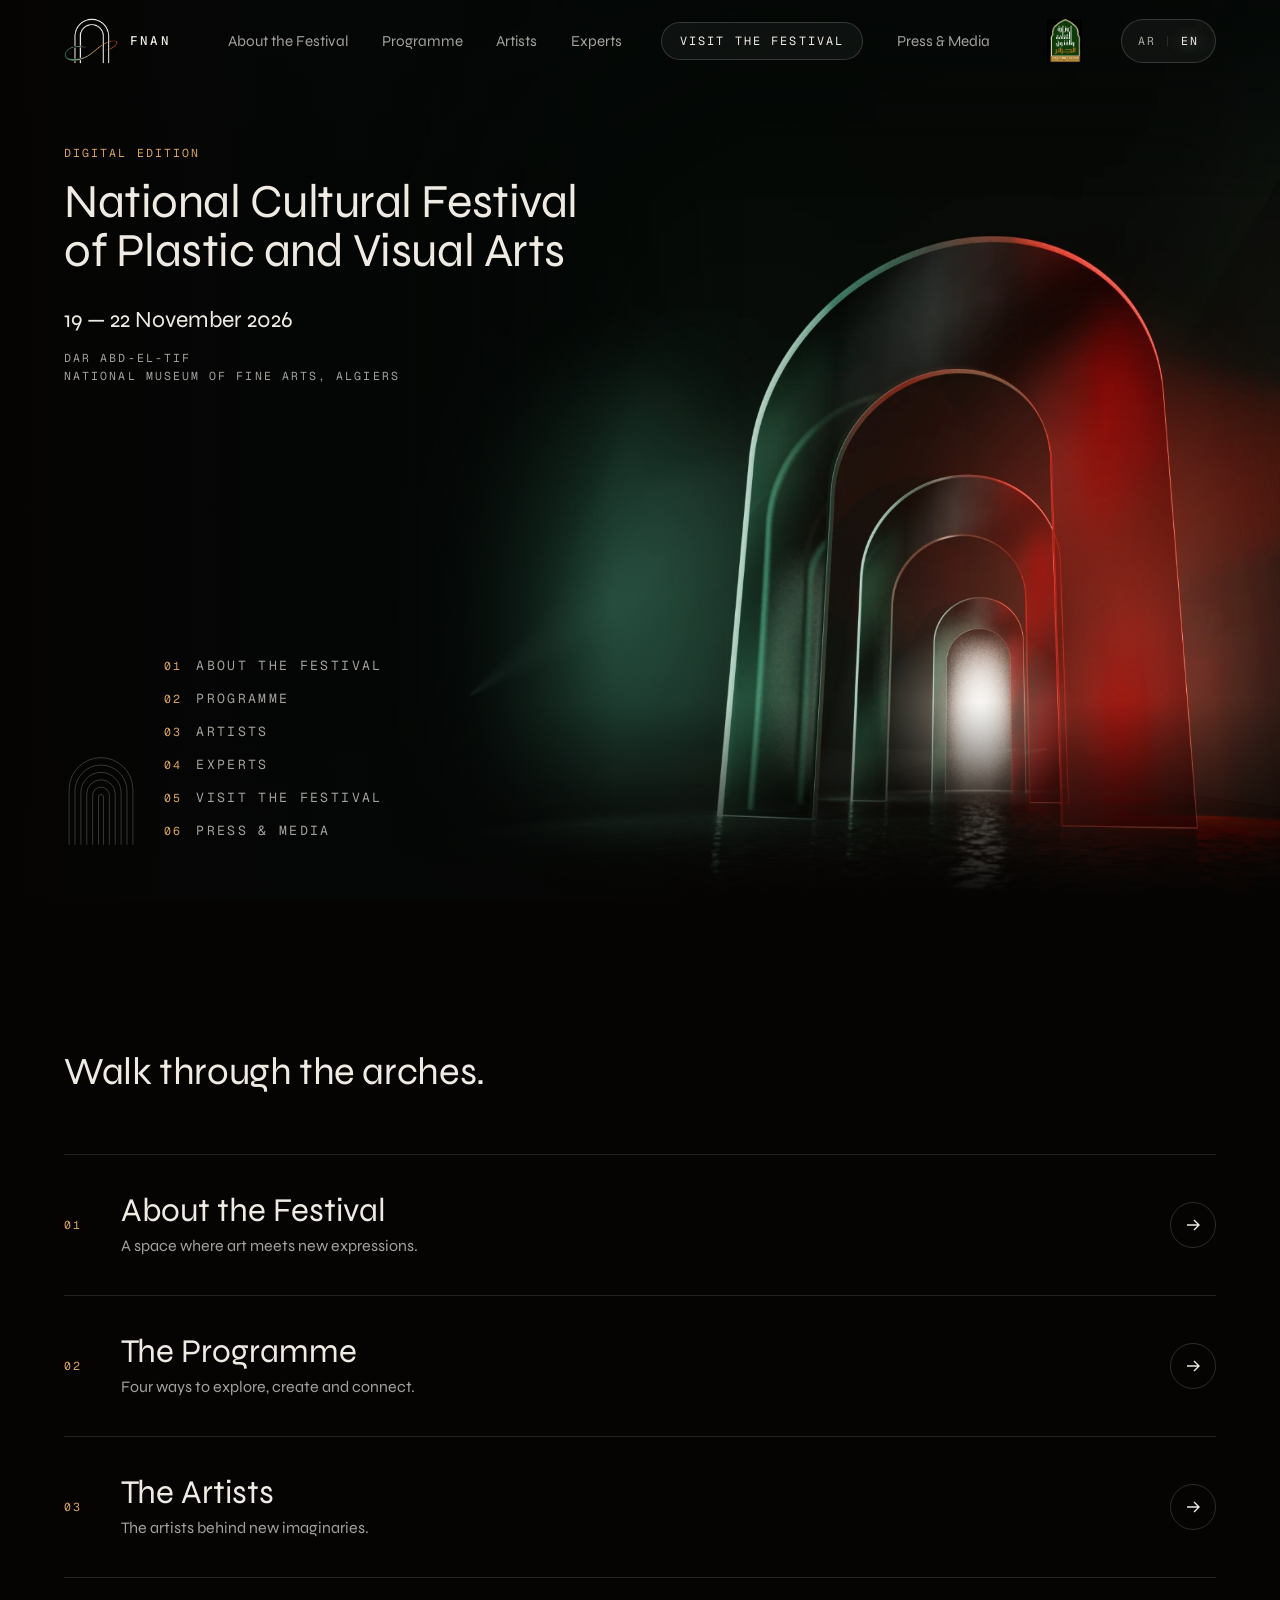
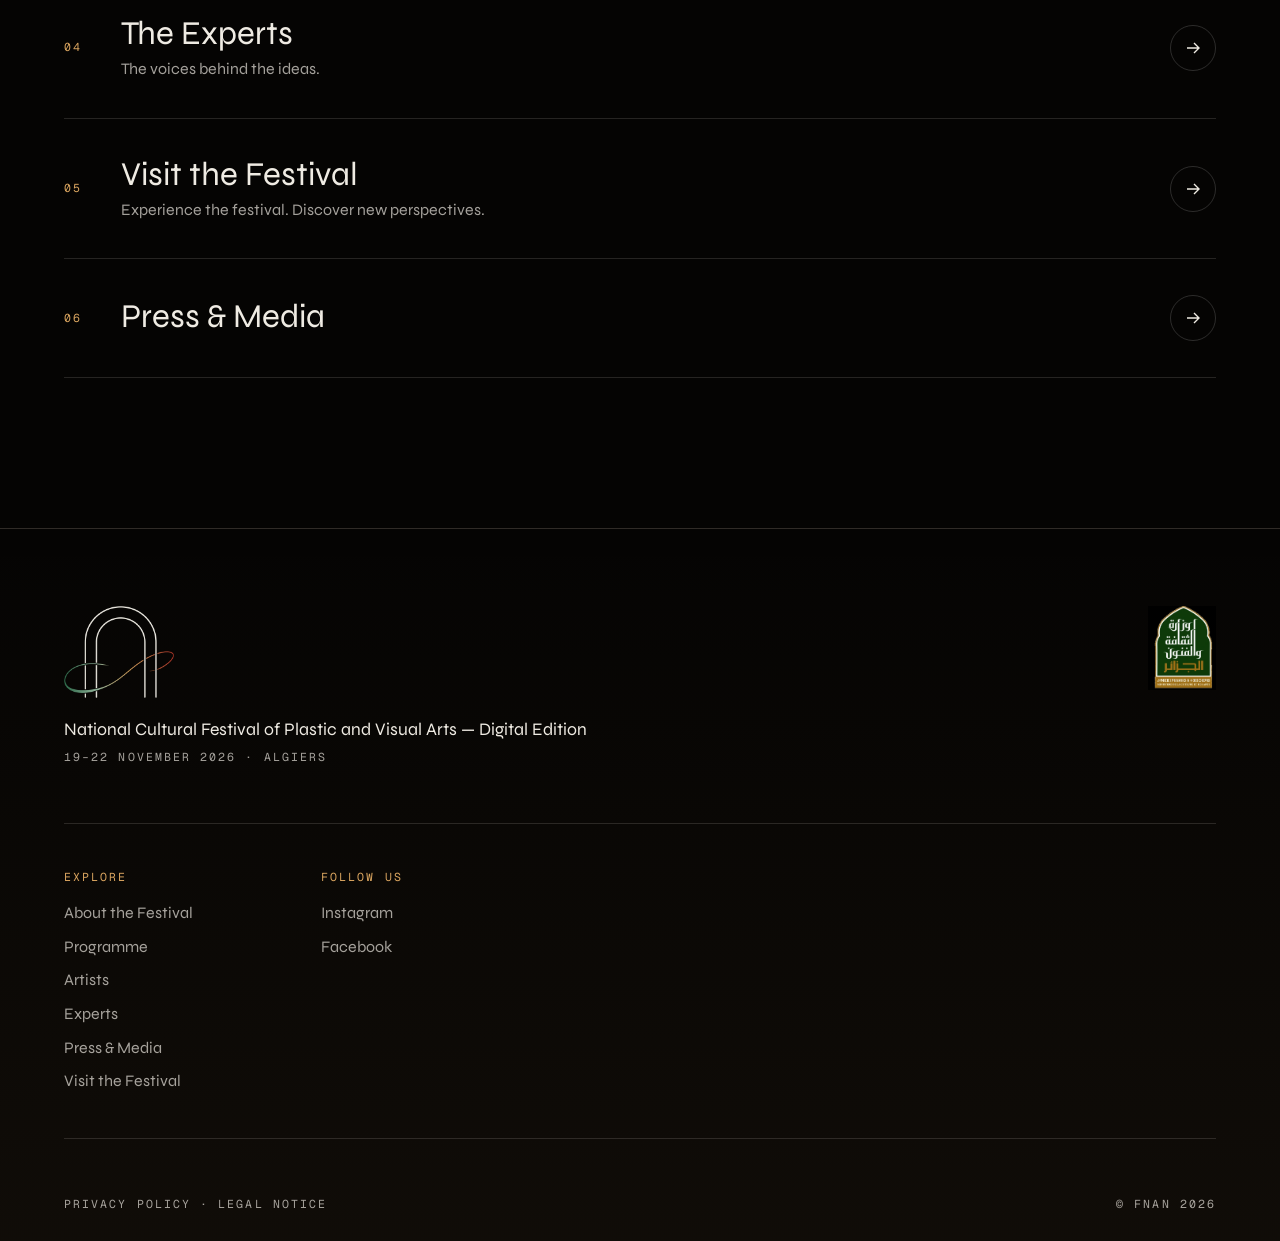
==== commit 50665f22: "Sélecteur AR | EN en bouton, au coin haut droit du header Co-Authored-By: Claude Sonnet 5.5 <noreply" ====
--- a/index.html
+++ b/index.html
@@ -29,10 +29,10 @@
     <a class="cta mono" href="visit.html">Visit the Festival</a>
     <a href="press.html">Press &amp; Media</a>
   </nav>
+  <img class="hdr-min" src="assets/logo-culture.webp" alt="Ministry of Culture and Arts of Algeria" width="36" height="44">
   <div class="lang mono" role="group" aria-label="Language">
     <a href="ar/index.html" hreflang="ar" lang="ar">AR</a><span aria-hidden="true">|</span><a href="index.html" hreflang="en" lang="en" aria-current="true">EN</a>
   </div>
-  <img class="hdr-min" src="assets/logo-culture.webp" alt="Ministry of Culture and Arts of Algeria" width="36" height="44">
   <button class="burger" id="burger" type="button" aria-label="Menu" aria-expanded="false" aria-controls="nav"><span></span><span></span></button>
 </header>
 <main>
--- a/assets/site.css
+++ b/assets/site.css
@@ -34,7 +34,7 @@
 .brand span{font-family:'Geist Mono',monospace;font-size:.78rem;font-weight:500;letter-spacing:.26em}
 .hdr{direction:ltr}
 .hdr-min{height:44px;width:auto;flex:none}
-.lang{display:flex;align-items:center;gap:8px;flex:none}
+.lang{display:flex;align-items:center;gap:6px;flex:none;padding:8px 14px;border:1px solid var(--glass-edge);border-radius:999px;background:var(--glass)}
 .lang a{text-decoration:none;color:var(--soft);padding:4px 2px;transition:color .3s}
 .lang a:hover{color:var(--ink)}
 .lang a[aria-current=true]{color:var(--ink);text-shadow:0 0 14px rgba(239,235,227,.5)}
@@ -57,8 +57,8 @@
 .burger[aria-expanded=true] span:last-child{top:20px;transform:rotate(-45deg)}
 @media (max-width:1080px){
   .burger{display:block;margin-inline-start:0}
-  .lang{margin-inline-start:auto}
-  .hdr-min{margin-inline-start:0}
+  .hdr-min{margin-inline-start:auto}
+  .lang{padding:6px 10px}
   .nav{
     position:fixed;inset:0;z-index:-1;flex-direction:column;justify-content:center;gap:26px;margin:0;
     background:rgba(4,7,6,.94);-webkit-backdrop-filter:blur(20px);backdrop-filter:blur(20px);
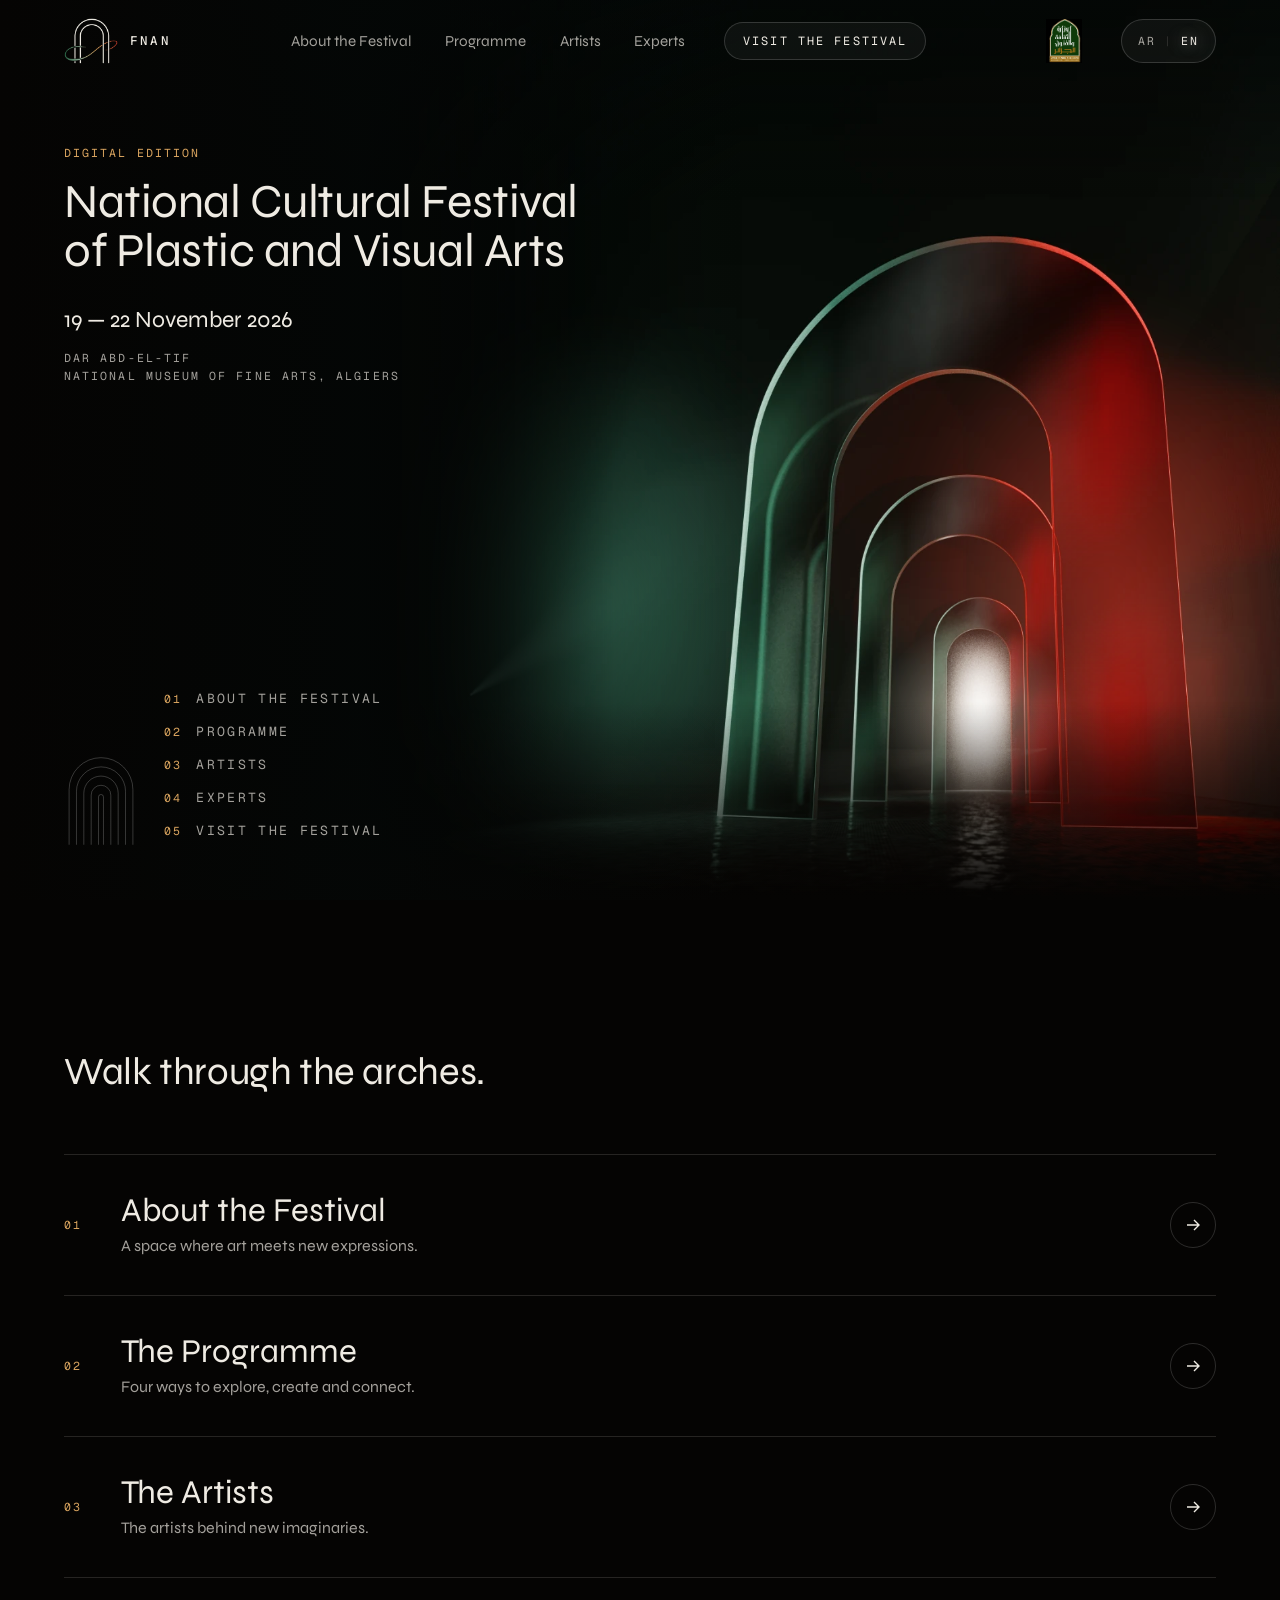
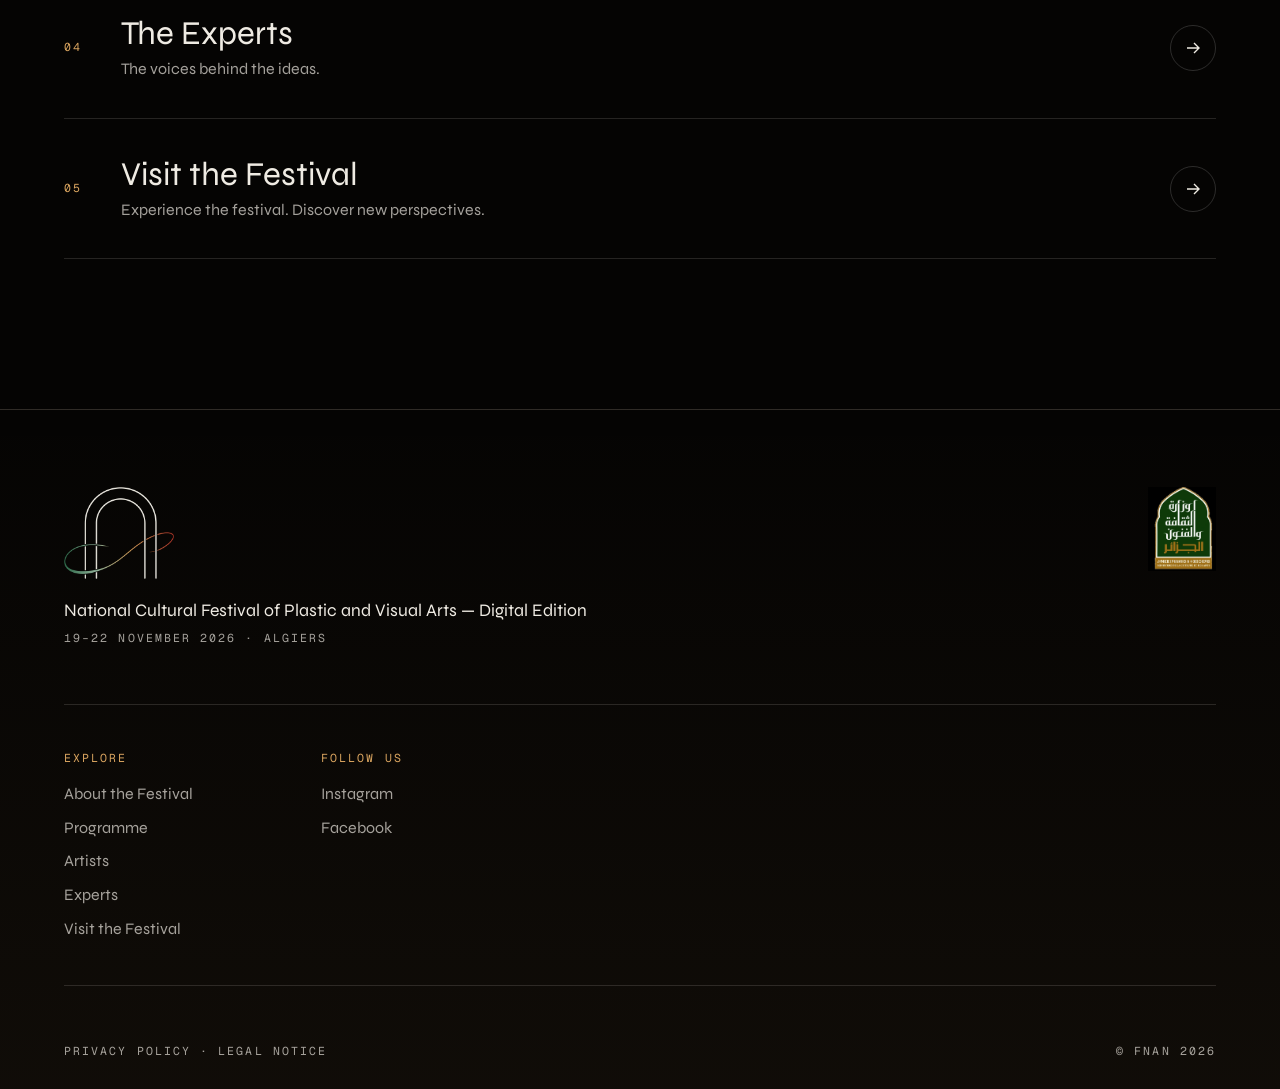
==== commit b882f65d: "Retire la page Press & Media (en attente) : menu, hero, footer, pages EN et AR Le code reste dans bu" ====
--- a/index.html
+++ b/index.html
@@ -27,7 +27,6 @@
   <nav class="nav" id="nav" aria-label="Main">
     <a href="about.html">About the Festival</a><a href="programme.html">Programme</a><a href="artists.html">Artists</a><a href="experts.html">Experts</a>
     <a class="cta mono" href="visit.html">Visit the Festival</a>
-    <a href="press.html">Press &amp; Media</a>
   </nav>
   <img class="hdr-min" src="assets/logo-culture.webp" alt="Ministry of Culture and Arts of Algeria" width="36" height="44">
   <div class="lang mono" role="group" aria-label="Language">
@@ -58,15 +57,15 @@
   </div>
 
   <nav class="layers" id="layers" aria-label="Navigate through the arch layers">
-    <svg class="layers-arch" viewBox="0 0 120 150" aria-hidden="true"><path class="a1" d="M8.0,148 V58.0 A52.0 52.0 0 0 1 112.0,58.0 V148"/><path class="a2" d="M17.6,148 V60.4 A42.4 42.4 0 0 1 102.4,60.4 V148"/><path class="a3" d="M27.2,148 V62.8 A32.8 32.8 0 0 1 92.8,62.8 V148"/><path class="a4" d="M36.8,148 V65.2 A23.2 23.2 0 0 1 83.2,65.2 V148"/><path class="a5" d="M46.4,148 V67.6 A13.6 13.6 0 0 1 73.6,67.6 V148"/><path class="a6" d="M56.0,148 V70.0 A4.0 4.0 0 0 1 64.0,70.0 V148"/></svg>
-    <ol><li><a href="about.html" data-layer="1"><span class="n mono">01</span><span class="t mono">About the Festival</span></a></li><li><a href="programme.html" data-layer="2"><span class="n mono">02</span><span class="t mono">Programme</span></a></li><li><a href="artists.html" data-layer="3"><span class="n mono">03</span><span class="t mono">Artists</span></a></li><li><a href="experts.html" data-layer="4"><span class="n mono">04</span><span class="t mono">Experts</span></a></li><li><a href="visit.html" data-layer="5"><span class="n mono">05</span><span class="t mono">Visit the Festival</span></a></li><li><a href="press.html" data-layer="6"><span class="n mono">06</span><span class="t mono">Press &amp; Media</span></a></li></ol>
+    <svg class="layers-arch" viewBox="0 0 120 150" aria-hidden="true"><path class="a1" d="M8.0,148 V58.0 A52.0 52.0 0 0 1 112.0,58.0 V148"/><path class="a2" d="M20.0,148 V61.0 A40.0 40.0 0 0 1 100.0,61.0 V148"/><path class="a3" d="M32.0,148 V64.0 A28.0 28.0 0 0 1 88.0,64.0 V148"/><path class="a4" d="M44.0,148 V67.0 A16.0 16.0 0 0 1 76.0,67.0 V148"/><path class="a5" d="M56.0,148 V70.0 A4.0 4.0 0 0 1 64.0,70.0 V148"/></svg>
+    <ol><li><a href="about.html" data-layer="1"><span class="n mono">01</span><span class="t mono">About the Festival</span></a></li><li><a href="programme.html" data-layer="2"><span class="n mono">02</span><span class="t mono">Programme</span></a></li><li><a href="artists.html" data-layer="3"><span class="n mono">03</span><span class="t mono">Artists</span></a></li><li><a href="experts.html" data-layer="4"><span class="n mono">04</span><span class="t mono">Experts</span></a></li><li><a href="visit.html" data-layer="5"><span class="n mono">05</span><span class="t mono">Visit the Festival</span></a></li></ol>
   </nav>
   <div class="cue mono" aria-hidden="true">Scroll</div>
 </section>
 
 <section class="gates" aria-labelledby="gates-title">
   <h2 id="gates-title" class="rv">Walk through the arches.</h2>
-  <a class="gate rv" href="about.html"><span class="n mono">01</span><span><span class="t">About the Festival</span><p class="d">A space where art meets new expressions.</p></span><span class="go"><svg width="18" height="18" viewBox="0 0 18 18" fill="none" stroke="currentColor" stroke-width="1.4" aria-hidden="true"><path d="M3 9h12M10 4l5 5-5 5"/></svg></span></a><a class="gate rv" href="programme.html"><span class="n mono">02</span><span><span class="t">The Programme</span><p class="d">Four ways to explore, create and connect.</p></span><span class="go"><svg width="18" height="18" viewBox="0 0 18 18" fill="none" stroke="currentColor" stroke-width="1.4" aria-hidden="true"><path d="M3 9h12M10 4l5 5-5 5"/></svg></span></a><a class="gate rv" href="artists.html"><span class="n mono">03</span><span><span class="t">The Artists</span><p class="d">The artists behind new imaginaries.</p></span><span class="go"><svg width="18" height="18" viewBox="0 0 18 18" fill="none" stroke="currentColor" stroke-width="1.4" aria-hidden="true"><path d="M3 9h12M10 4l5 5-5 5"/></svg></span></a><a class="gate rv" href="experts.html"><span class="n mono">04</span><span><span class="t">The Experts</span><p class="d">The voices behind the ideas.</p></span><span class="go"><svg width="18" height="18" viewBox="0 0 18 18" fill="none" stroke="currentColor" stroke-width="1.4" aria-hidden="true"><path d="M3 9h12M10 4l5 5-5 5"/></svg></span></a><a class="gate rv" href="visit.html"><span class="n mono">05</span><span><span class="t">Visit the Festival</span><p class="d">Experience the festival. Discover new perspectives.</p></span><span class="go"><svg width="18" height="18" viewBox="0 0 18 18" fill="none" stroke="currentColor" stroke-width="1.4" aria-hidden="true"><path d="M3 9h12M10 4l5 5-5 5"/></svg></span></a><a class="gate rv" href="press.html"><span class="n mono">06</span><span><span class="t">Press &amp; Media</span><p class="d"></p></span><span class="go"><svg width="18" height="18" viewBox="0 0 18 18" fill="none" stroke="currentColor" stroke-width="1.4" aria-hidden="true"><path d="M3 9h12M10 4l5 5-5 5"/></svg></span></a>
+  <a class="gate rv" href="about.html"><span class="n mono">01</span><span><span class="t">About the Festival</span><p class="d">A space where art meets new expressions.</p></span><span class="go"><svg width="18" height="18" viewBox="0 0 18 18" fill="none" stroke="currentColor" stroke-width="1.4" aria-hidden="true"><path d="M3 9h12M10 4l5 5-5 5"/></svg></span></a><a class="gate rv" href="programme.html"><span class="n mono">02</span><span><span class="t">The Programme</span><p class="d">Four ways to explore, create and connect.</p></span><span class="go"><svg width="18" height="18" viewBox="0 0 18 18" fill="none" stroke="currentColor" stroke-width="1.4" aria-hidden="true"><path d="M3 9h12M10 4l5 5-5 5"/></svg></span></a><a class="gate rv" href="artists.html"><span class="n mono">03</span><span><span class="t">The Artists</span><p class="d">The artists behind new imaginaries.</p></span><span class="go"><svg width="18" height="18" viewBox="0 0 18 18" fill="none" stroke="currentColor" stroke-width="1.4" aria-hidden="true"><path d="M3 9h12M10 4l5 5-5 5"/></svg></span></a><a class="gate rv" href="experts.html"><span class="n mono">04</span><span><span class="t">The Experts</span><p class="d">The voices behind the ideas.</p></span><span class="go"><svg width="18" height="18" viewBox="0 0 18 18" fill="none" stroke="currentColor" stroke-width="1.4" aria-hidden="true"><path d="M3 9h12M10 4l5 5-5 5"/></svg></span></a><a class="gate rv" href="visit.html"><span class="n mono">05</span><span><span class="t">Visit the Festival</span><p class="d">Experience the festival. Discover new perspectives.</p></span><span class="go"><svg width="18" height="18" viewBox="0 0 18 18" fill="none" stroke="currentColor" stroke-width="1.4" aria-hidden="true"><path d="M3 9h12M10 4l5 5-5 5"/></svg></span></a>
 </section>
 </main>
 <footer class="ftr">
@@ -77,7 +76,7 @@
   <div class="ftr-name">National Cultural Festival of Plastic and Visual Arts — Digital Edition</div>
   <div class="ftr-date mono">19–22 November 2026 · Algiers</div>
   <div class="ftr-cols">
-    <div><h4 class="mono">Explore</h4><ul><li><a href="about.html">About the Festival</a></li><li><a href="programme.html">Programme</a></li><li><a href="artists.html">Artists</a></li><li><a href="experts.html">Experts</a></li><li><a href="press.html">Press &amp; Media</a></li><li><a href="visit.html">Visit the Festival</a></li></ul></div>
+    <div><h4 class="mono">Explore</h4><ul><li><a href="about.html">About the Festival</a></li><li><a href="programme.html">Programme</a></li><li><a href="artists.html">Artists</a></li><li><a href="experts.html">Experts</a></li><li><a href="visit.html">Visit the Festival</a></li></ul></div>
     <div><h4 class="mono">Follow us</h4><ul>
       <li><a href="https://www.instagram.com/algeria.visual.arts.festival" target="_blank" rel="noopener">Instagram</a></li><li><a href="https://www.facebook.com/share/1N61yh9TeK/" target="_blank" rel="noopener">Facebook</a></li></ul></div>
   </div>
